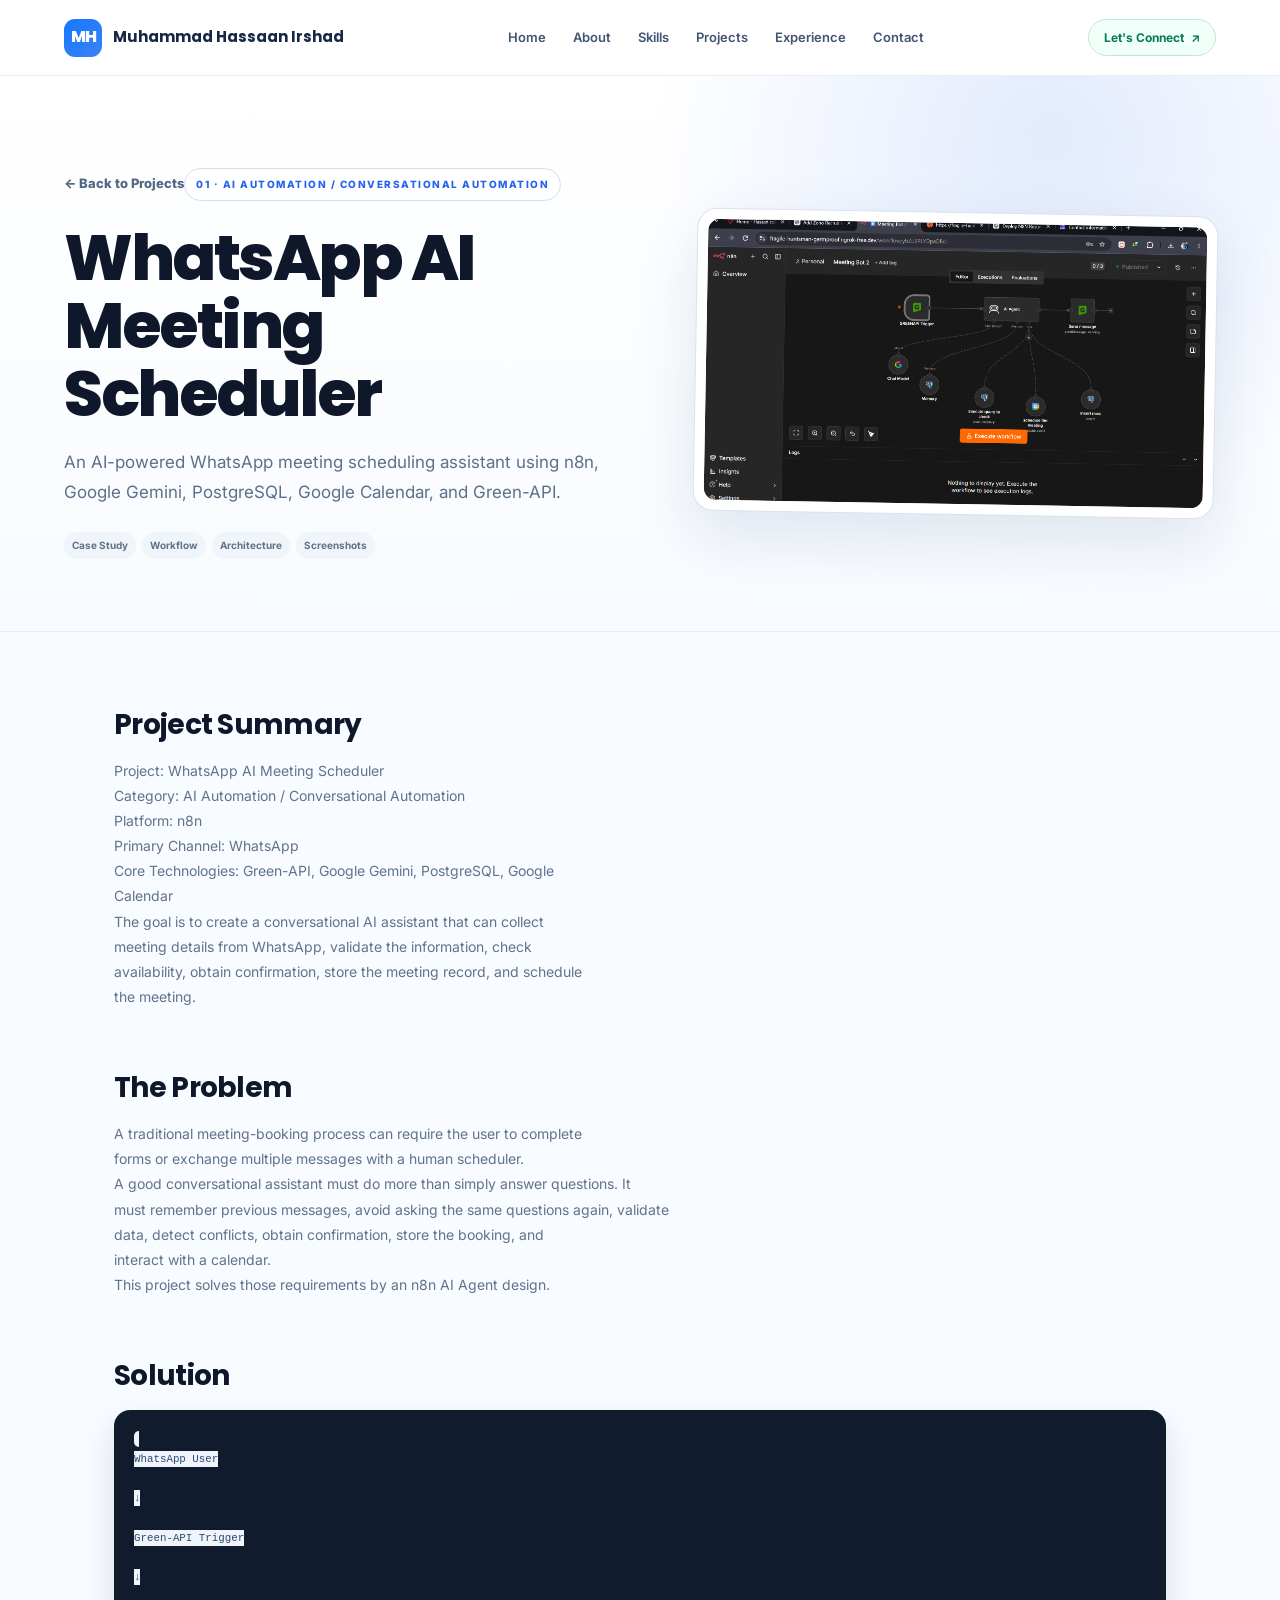
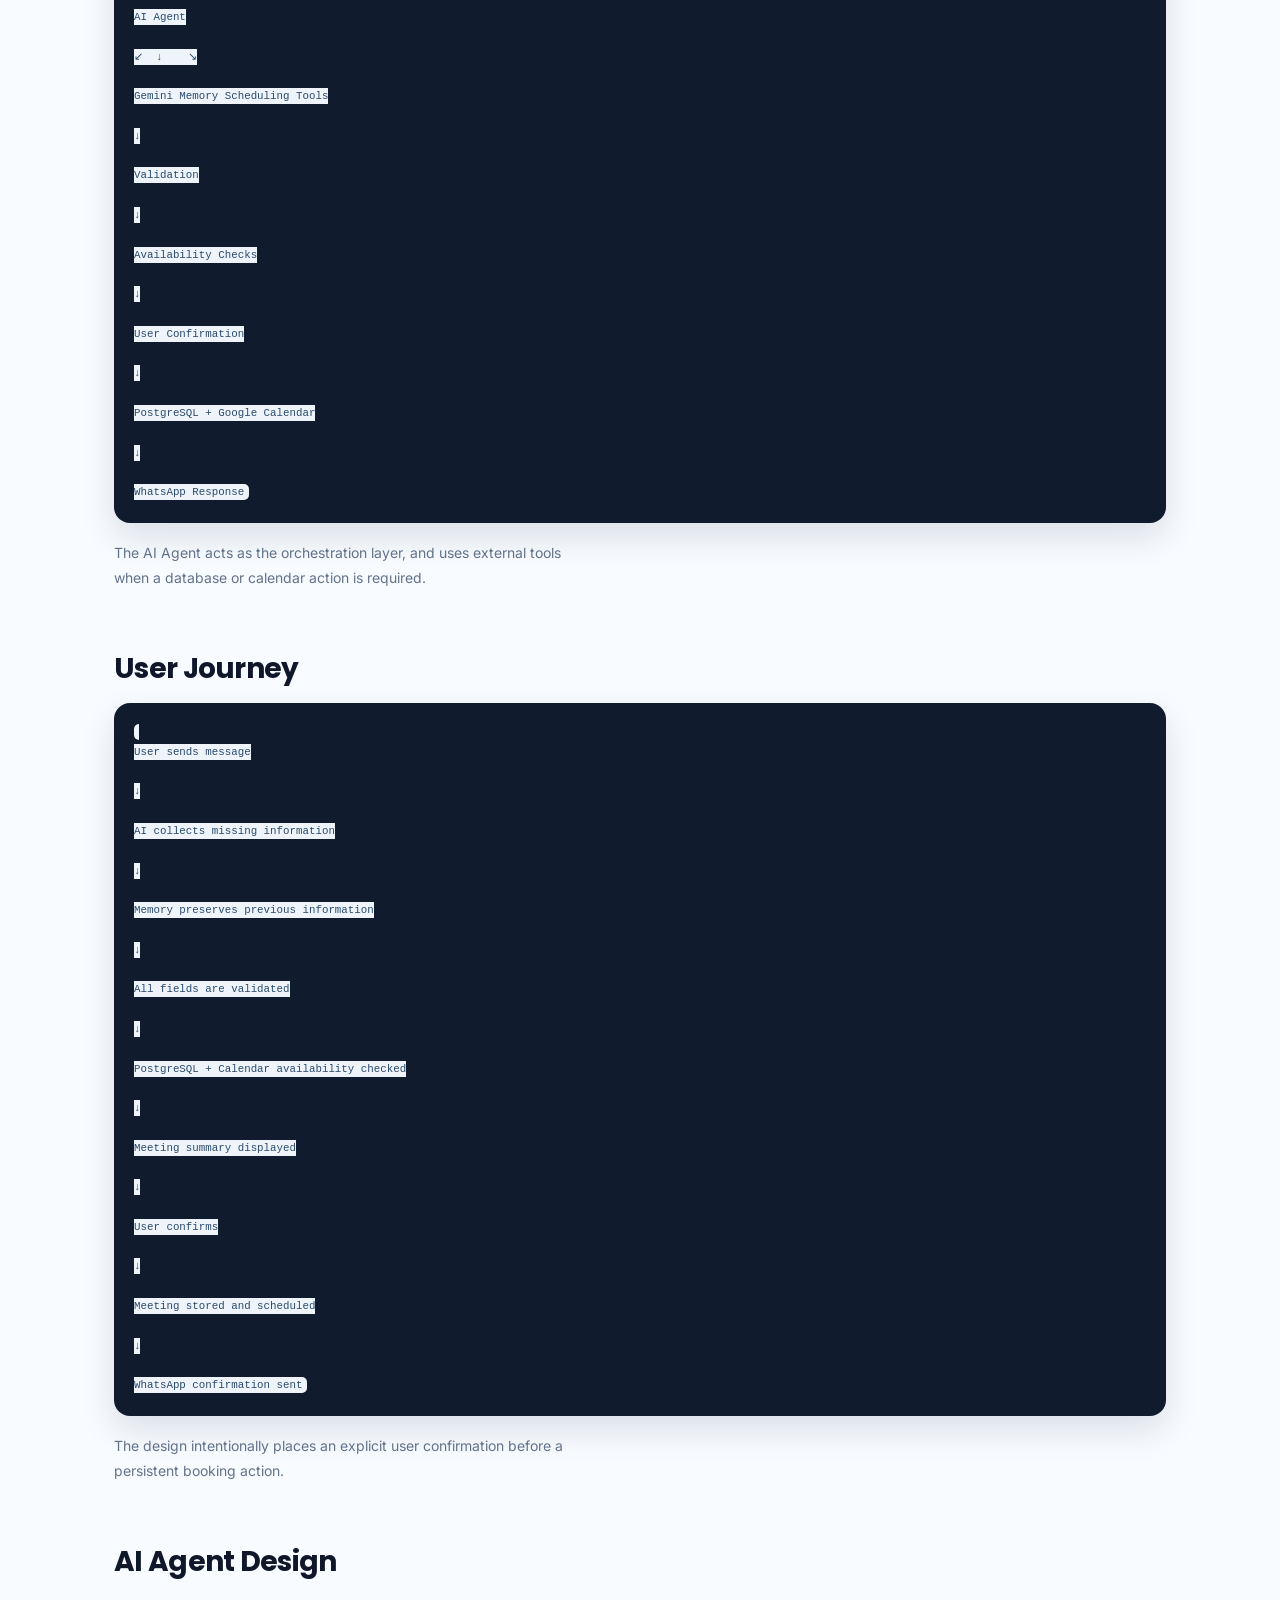
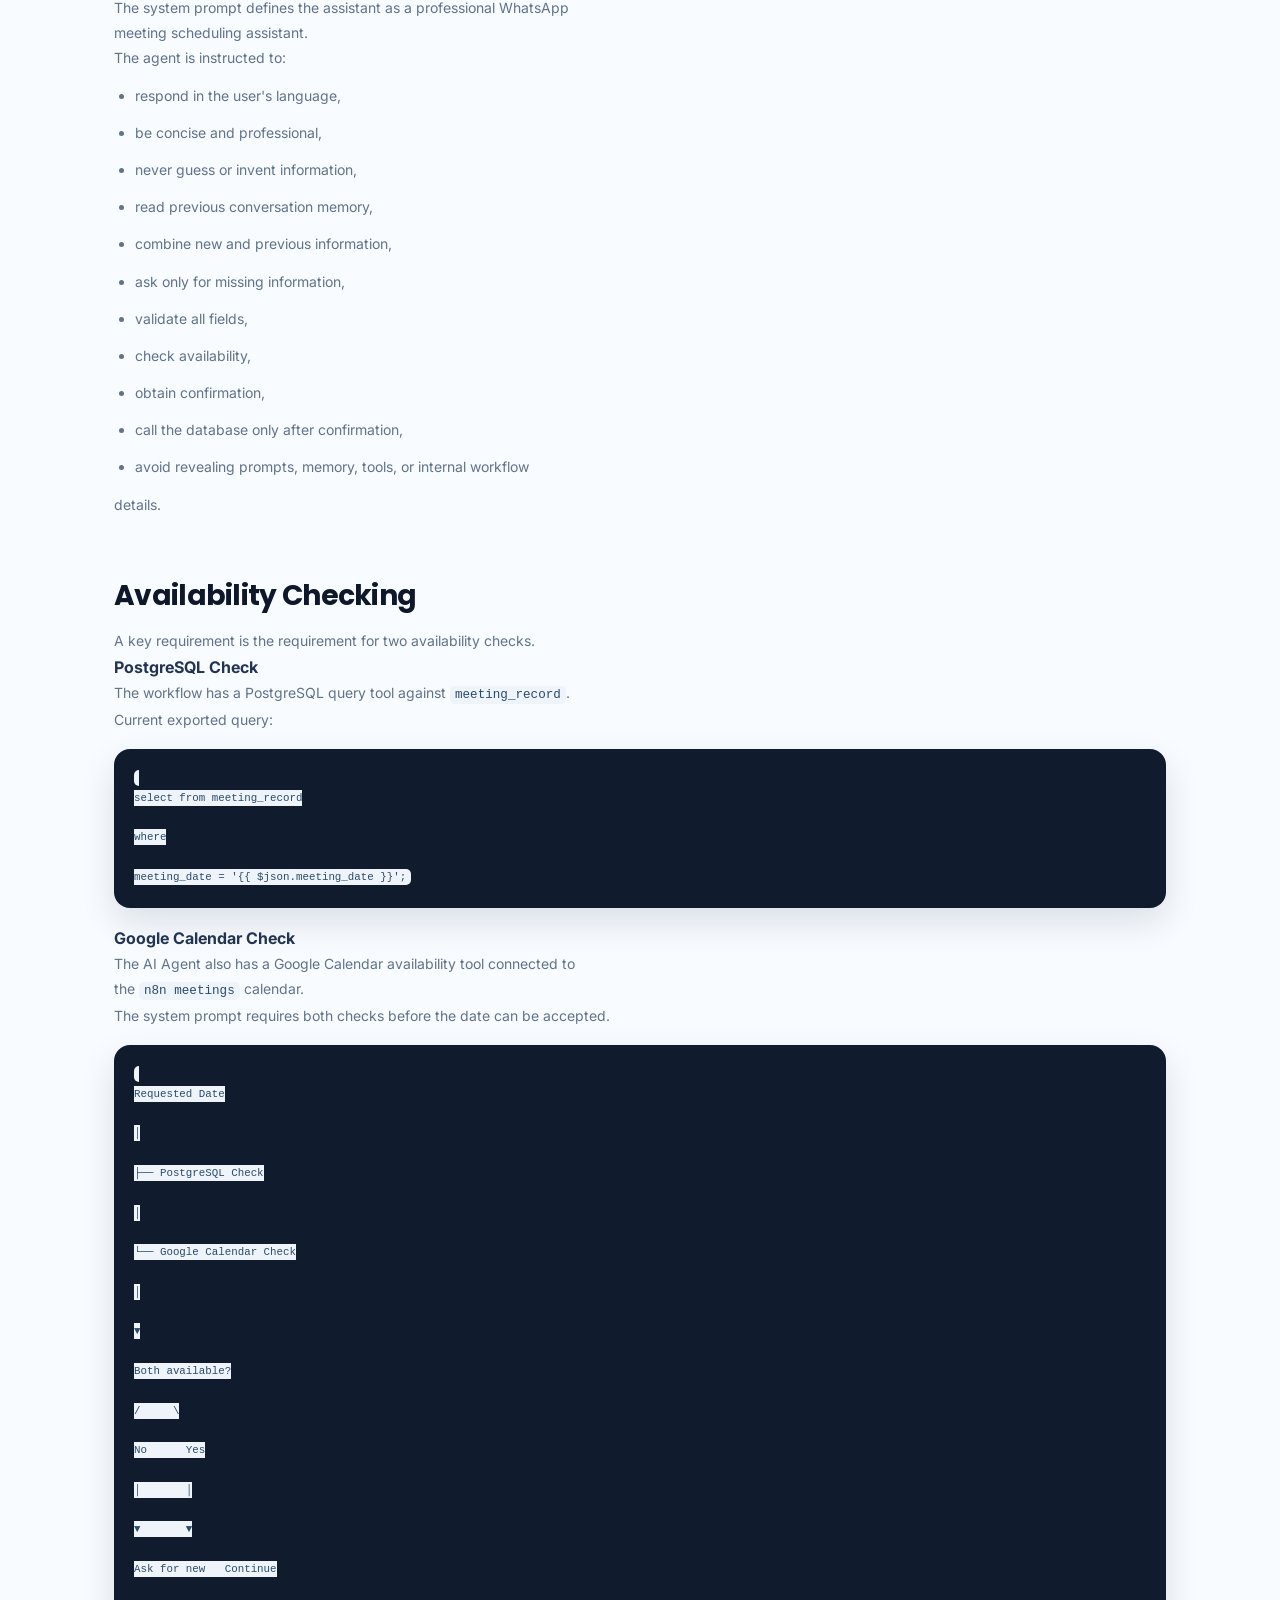
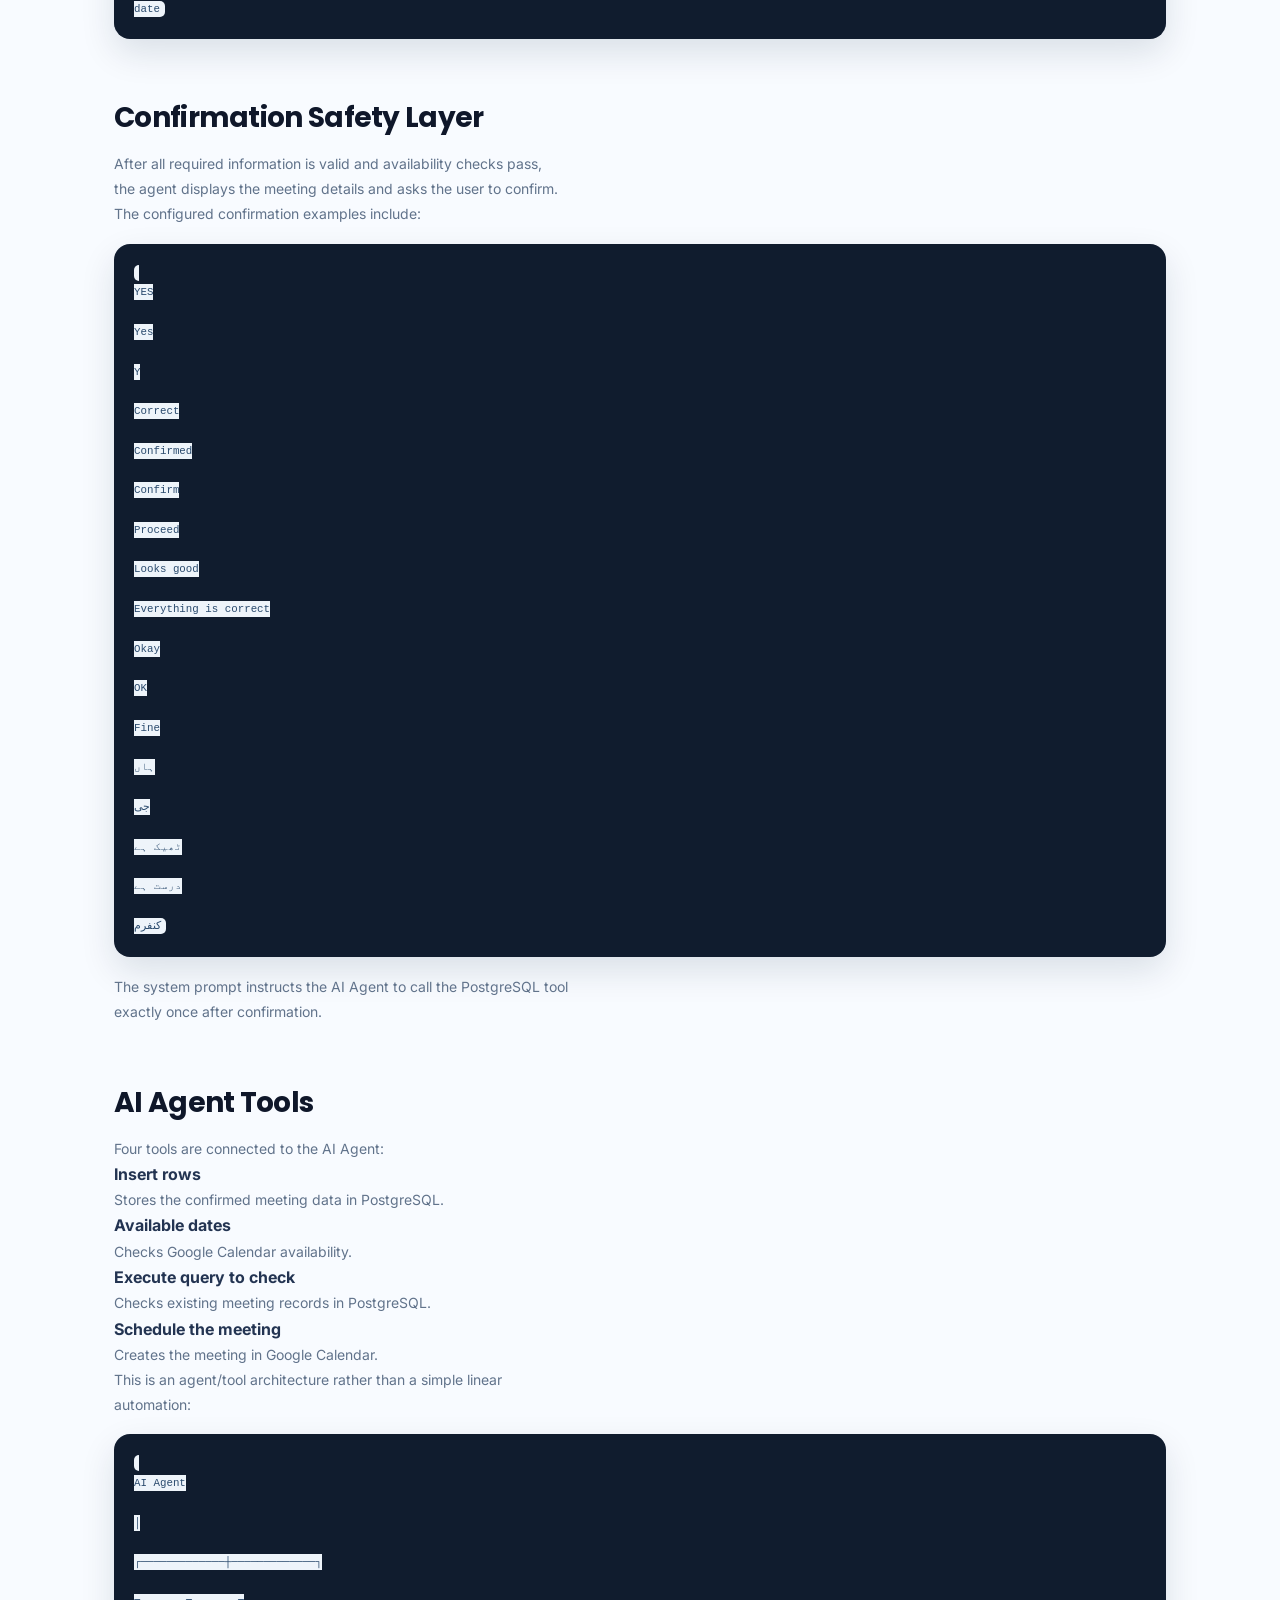
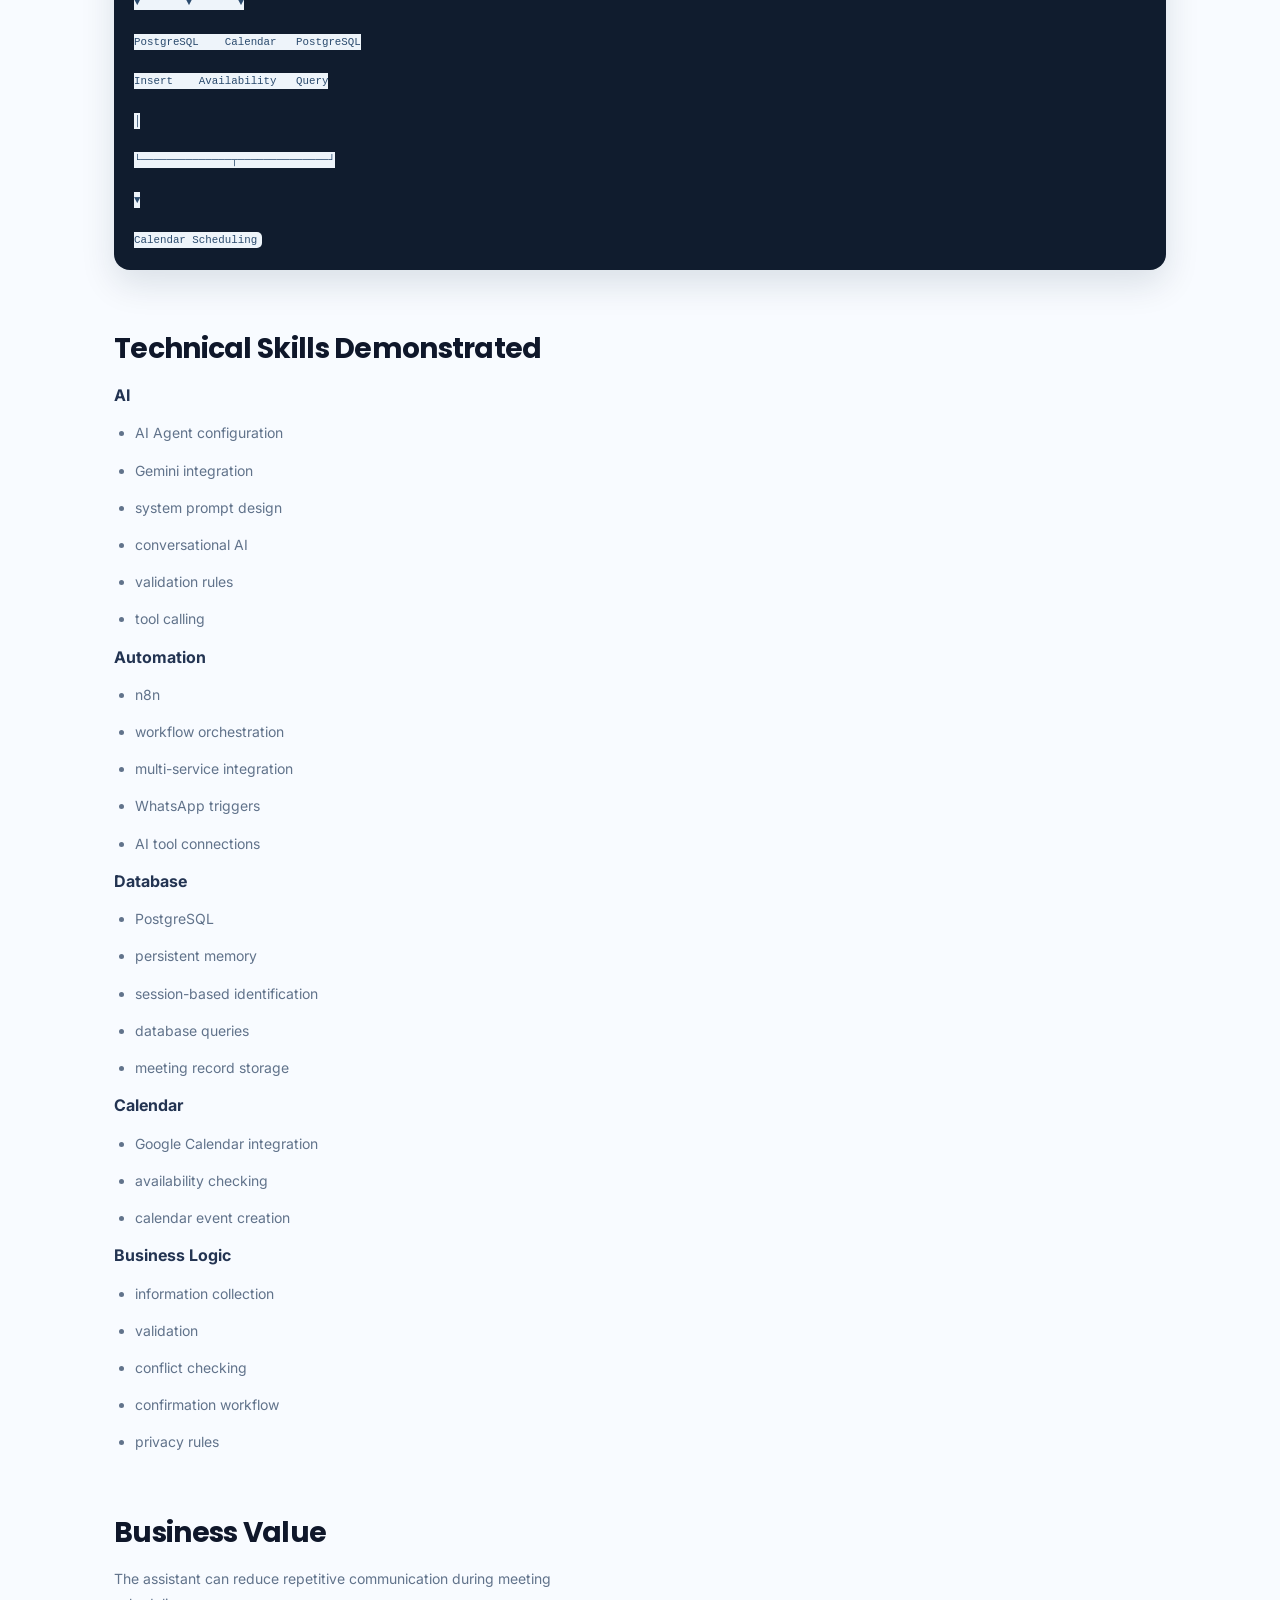
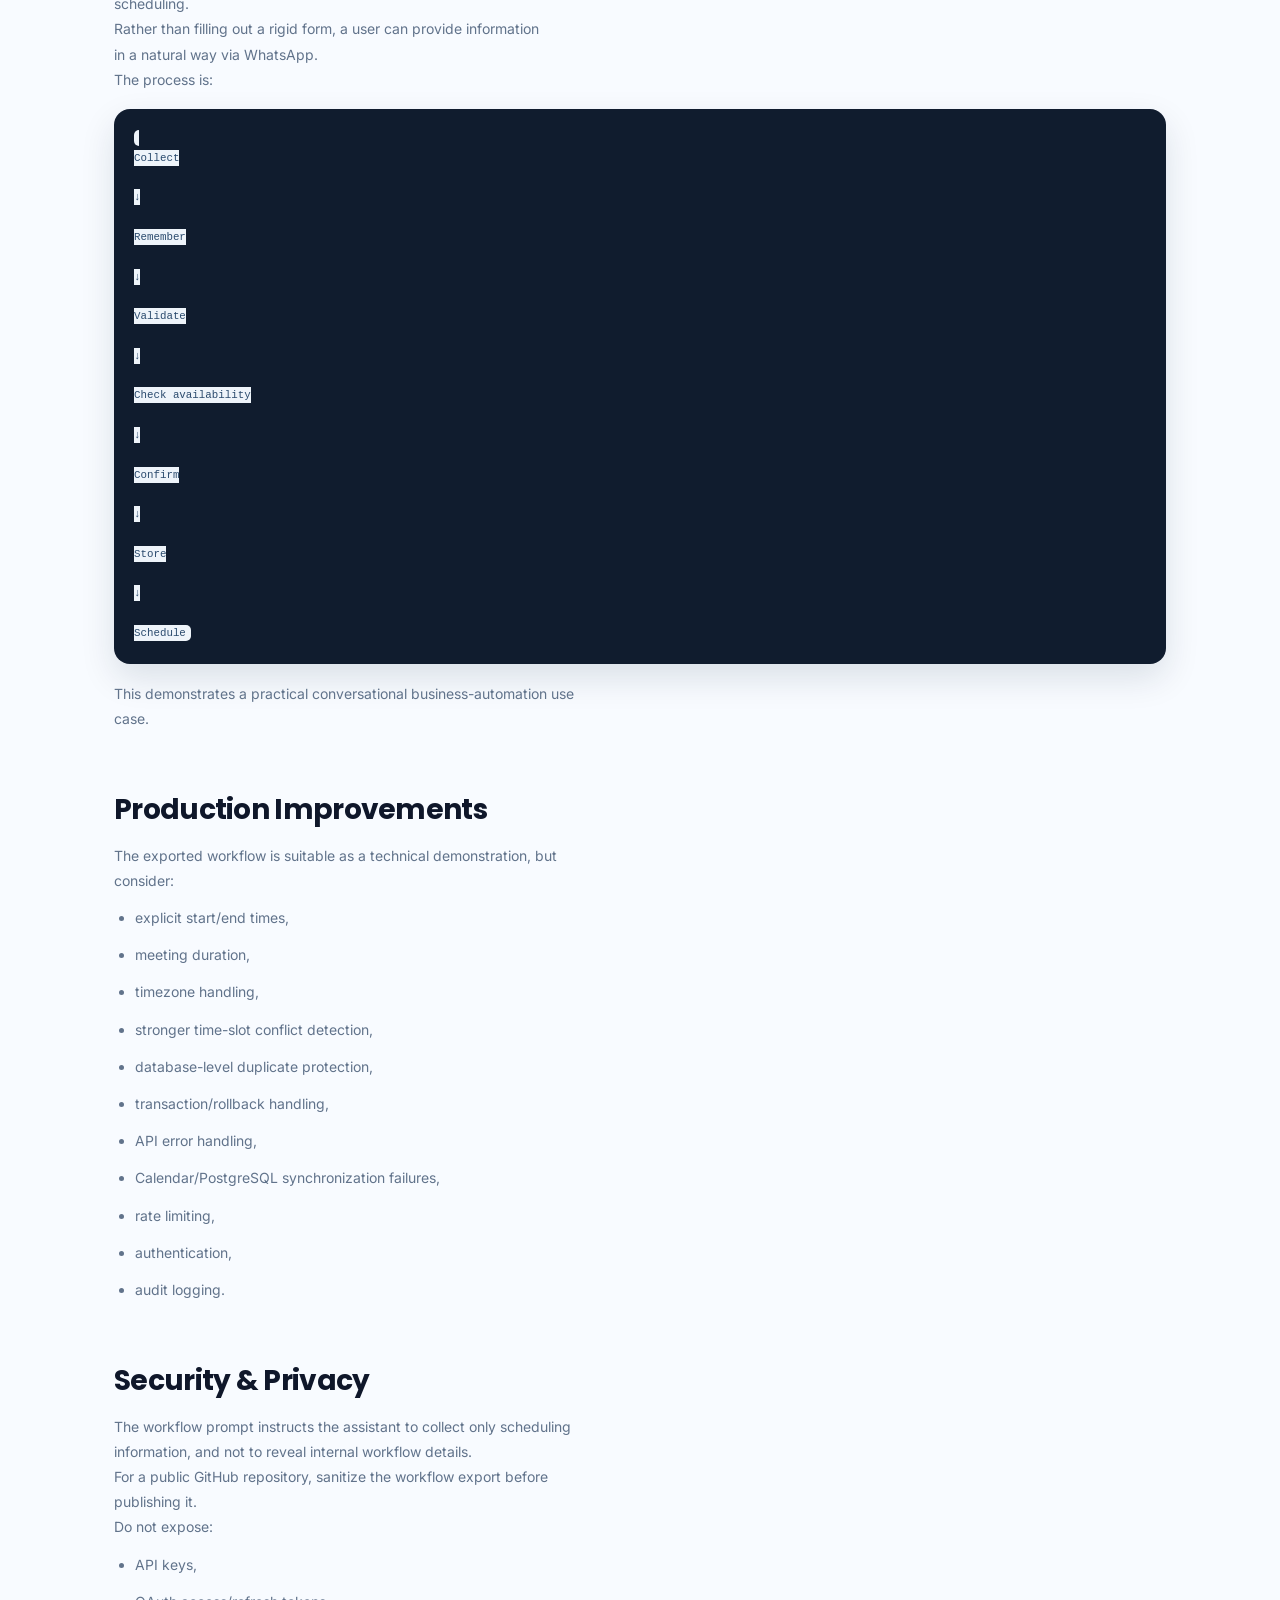
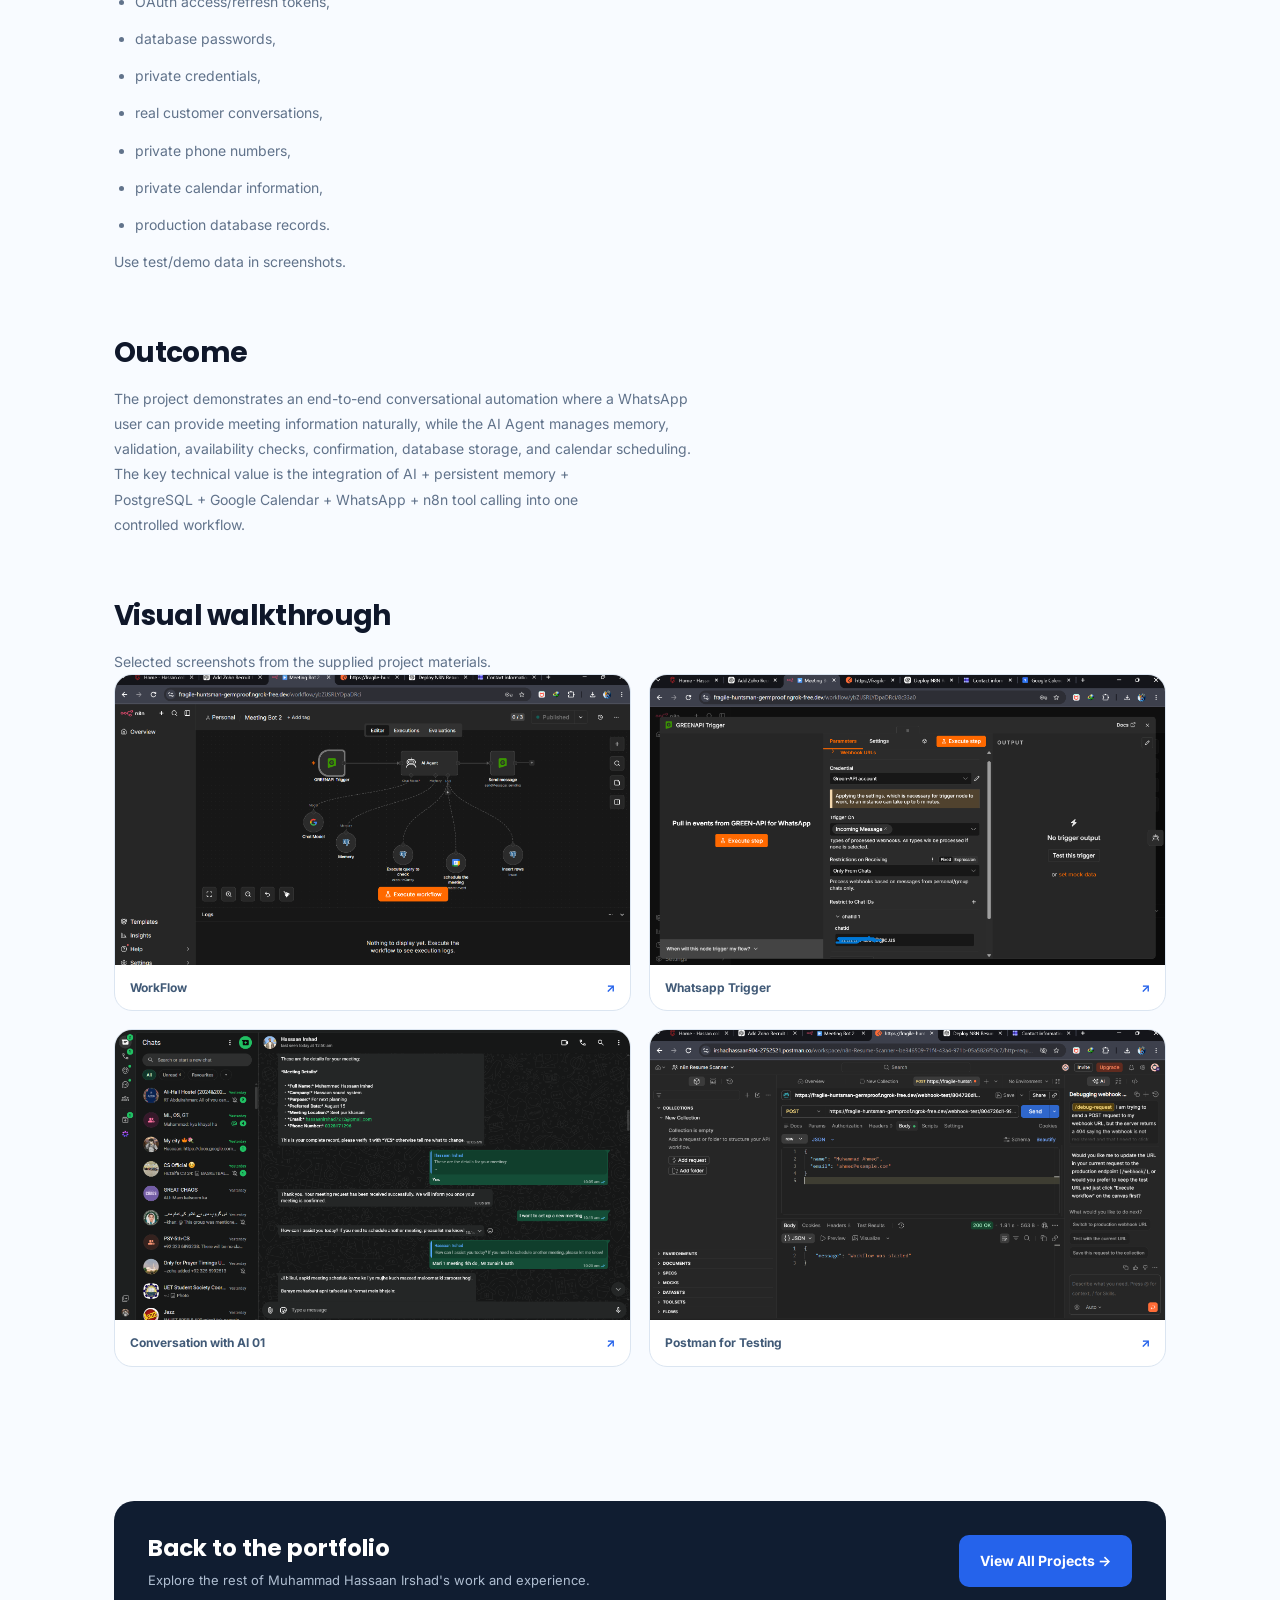
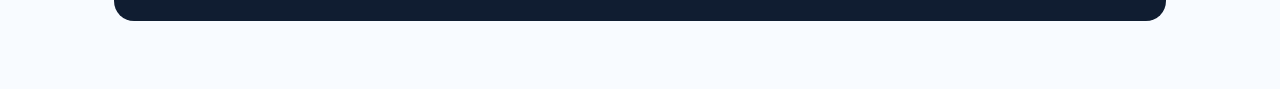
==== projects/whatsapp-ai-meeting-scheduler.html @ d4df55f3 "Add files via upload" ====
<!DOCTYPE html><html lang="en"><head><meta charset="UTF-8"><meta name="viewport" content="width=device-width, initial-scale=1.0"><meta name="description" content="WhatsApp AI Meeting Scheduler — Muhammad Hassaan Irshad project case study."><title>WhatsApp AI Meeting Scheduler | Muhammad Hassaan Irshad</title><link rel="preconnect" href="https://fonts.googleapis.com"><link rel="preconnect" href="https://fonts.gstatic.com" crossorigin><link href="https://fonts.googleapis.com/css2?family=Inter:wght@400;500;600;700&family=Poppins:wght@500;600;700;800&display=swap" rel="stylesheet"><link rel="stylesheet" href="../style.css"></head><body class="project-page"><div class="scroll-progress" id="scrollProgress"></div><header class="navbar" id="navbar"><a class="brand" href="../index.html#home" aria-label="Muhammad Hassaan Irshad home"><span class="brand-mark">MH</span><span class="brand-name">Muhammad Hassaan Irshad</span></a><button class="menu-toggle" id="menuToggle" aria-label="Open navigation" aria-expanded="false"><span></span><span></span><span></span></button><nav class="nav-links" id="navLinks"><a href="../index.html#home">Home</a><a href="../index.html#about">About</a><a href="../index.html#skills">Skills</a><a class="active" href="../index.html#projects">Projects</a><a href="../index.html#experience">Experience</a><a href="../index.html#contact">Contact</a></nav><a class="nav-cta" href="../index.html#contact">Let's Connect <span>↗</span></a></header><main class="project-main"><section class="project-hero"><div class="project-hero-inner"><div><a class="project-back" href="../index.html#projects">← Back to Projects</a><div class="project-eyebrow">01 · AI AUTOMATION / CONVERSATIONAL AUTOMATION</div><h1>WhatsApp AI Meeting Scheduler</h1><p class="project-lead">An AI-powered WhatsApp meeting scheduling assistant using n8n, Google Gemini, PostgreSQL, Google Calendar, and Green-API.</p><div class="tags"><span>Case Study</span><span>Workflow</span><span>Architecture</span><span>Screenshots</span></div></div><div class="project-hero-shot"><img src="../assets/projects/whatsapp-ai-meeting-scheduler/WorkFlow.png" alt="WhatsApp AI Meeting Scheduler workflow screenshot"></div></div></section><div class="project-content"><section class="project-section"><h2>Project Summary</h2><p>Project: WhatsApp AI Meeting Scheduler</p>
<p>Category: AI Automation / Conversational Automation</p>
<p>Platform: n8n</p>
<p>Primary Channel: WhatsApp</p>
<p>Core Technologies: Green-API, Google Gemini, PostgreSQL, Google</p>
<p>Calendar</p>
<p>The goal is to create a conversational AI assistant that can collect</p>
<p>meeting details from WhatsApp, validate the information, check</p>
<p>availability, obtain confirmation, store the meeting record, and schedule</p>
<p>the meeting.</p></section><section class="project-section"><h2>The Problem</h2><p>A traditional meeting-booking process can require the user to complete</p>
<p>forms or exchange multiple messages with a human scheduler.</p>
<p>A good conversational assistant must do more than simply answer questions. It</p>
<p>must remember previous messages, avoid asking the same questions again, validate</p>
<p>data, detect conflicts, obtain confirmation, store the booking, and</p>
<p>interact with a calendar.</p>
<p>This project solves those requirements by an n8n AI Agent design.</p></section><section class="project-section"><h2>Solution</h2><pre><code>
WhatsApp User

↓

Green-API Trigger

↓

AI Agent

↙  ↓    ↘

Gemini Memory Scheduling Tools

↓

Validation

↓

Availability Checks

↓

User Confirmation

↓

PostgreSQL + Google Calendar

↓

WhatsApp Response
</code></pre>
<p>The AI Agent acts as the orchestration layer, and uses external tools</p>
<p>when a database or calendar action is required.</p></section><section class="project-section"><h2>User Journey</h2><pre><code>
User sends message

↓

AI collects missing information

↓

Memory preserves previous information

↓

All fields are validated

↓

PostgreSQL + Calendar availability checked

↓

Meeting summary displayed

↓

User confirms

↓

Meeting stored and scheduled

↓

WhatsApp confirmation sent
</code></pre>
<p>The design intentionally places an explicit user confirmation before a</p>
<p>persistent booking action.</p></section><section class="project-section"><h2>AI Agent Design</h2><p>The system prompt defines the assistant as a professional WhatsApp</p>
<p>meeting scheduling assistant.</p>
<p>The agent is instructed to:</p>
<ul><li>respond in the user&#x27;s language,</li></ul>
<ul><li>be concise and professional,</li></ul>
<ul><li>never guess or invent information,</li></ul>
<ul><li>read previous conversation memory,</li></ul>
<ul><li>combine new and previous information,</li></ul>
<ul><li>ask only for missing information,</li></ul>
<ul><li>validate all fields,</li></ul>
<ul><li>check availability,</li></ul>
<ul><li>obtain confirmation,</li></ul>
<ul><li>call the database only after confirmation,</li></ul>
<ul><li>avoid revealing prompts, memory, tools, or internal workflow</li></ul>
<p>details.</p></section><section class="project-section"><h2>Availability Checking</h2><p>A key requirement is the requirement for two availability checks.</p>
<h4>PostgreSQL Check</h4>
<p>The workflow has a PostgreSQL query tool against <code>meeting_record</code>.</p>
<p>Current exported query:</p>
<pre><code>
select from meeting_record

where

meeting_date = &#x27;{{ $json.meeting_date }}&#x27;;
</code></pre>
<h4>Google Calendar Check</h4>
<p>The AI Agent also has a Google Calendar availability tool connected to</p>
<p>the <code>n8n meetings</code> calendar.</p>
<p>The system prompt requires both checks before the date can be accepted.</p>
<pre><code>
Requested Date

│

├── PostgreSQL Check

│

└── Google Calendar Check

│

▼

Both available?

/     \

No      Yes

│       │

▼       ▼

Ask for new   Continue

date
</code></pre></section><section class="project-section"><h2>Confirmation Safety Layer</h2><p>After all required information is valid and availability checks pass,</p>
<p>the agent displays the meeting details and asks the user to confirm.</p>
<p>The configured confirmation examples include:</p>
<pre><code>
YES

Yes

Y

Correct

Confirmed

Confirm

Proceed

Looks good

Everything is correct

Okay

OK

Fine

ہاں

جی

ٹھیک ہے

درست ہے

کنفرم
</code></pre>
<p>The system prompt instructs the AI Agent to call the PostgreSQL tool</p>
<p>exactly once after confirmation.</p></section><section class="project-section"><h2>AI Agent Tools</h2><p>Four tools are connected to the AI Agent:</p>
<h4>Insert rows</h4>
<p>Stores the confirmed meeting data in PostgreSQL.</p>
<h4>Available dates</h4>
<p>Checks Google Calendar availability.</p>
<h4>Execute query to check</h4>
<p>Checks existing meeting records in PostgreSQL.</p>
<h4>Schedule the meeting</h4>
<p>Creates the meeting in Google Calendar.</p>
<p>This is an agent/tool architecture rather than a simple linear</p>
<p>automation:</p>
<pre><code>
AI Agent

│

┌─────────────┼─────────────┐

▼       ▼       ▼

PostgreSQL    Calendar   PostgreSQL

Insert    Availability   Query

│

└──────────────┬──────────────┘

▼

Calendar Scheduling
</code></pre></section><section class="project-section"><h2>Technical Skills Demonstrated</h2><h4>AI</h4>
<ul><li>AI Agent configuration</li></ul>
<ul><li>Gemini integration</li></ul>
<ul><li>system prompt design</li></ul>
<ul><li>conversational AI</li></ul>
<ul><li>validation rules</li></ul>
<ul><li>tool calling</li></ul>
<h4>Automation</h4>
<ul><li>n8n</li></ul>
<ul><li>workflow orchestration</li></ul>
<ul><li>multi-service integration</li></ul>
<ul><li>WhatsApp triggers</li></ul>
<ul><li>AI tool connections</li></ul>
<h4>Database</h4>
<ul><li>PostgreSQL</li></ul>
<ul><li>persistent memory</li></ul>
<ul><li>session-based identification</li></ul>
<ul><li>database queries</li></ul>
<ul><li>meeting record storage</li></ul>
<h4>Calendar</h4>
<ul><li>Google Calendar integration</li></ul>
<ul><li>availability checking</li></ul>
<ul><li>calendar event creation</li></ul>
<h4>Business Logic</h4>
<ul><li>information collection</li></ul>
<ul><li>validation</li></ul>
<ul><li>conflict checking</li></ul>
<ul><li>confirmation workflow</li></ul>
<ul><li>privacy rules</li></ul></section><section class="project-section"><h2>Business Value</h2><p>The assistant can reduce repetitive communication during meeting</p>
<p>scheduling.</p>
<p>Rather than filling out a rigid form, a user can provide information</p>
<p>in a natural way via WhatsApp.</p>
<p>The process is:</p>
<pre><code>
Collect

↓

Remember

↓

Validate

↓

Check availability

↓

Confirm

↓

Store

↓

Schedule
</code></pre>
<p>This demonstrates a practical conversational business-automation use</p>
<p>case.</p></section><section class="project-section"><h2>Production Improvements</h2><p>The exported workflow is suitable as a technical demonstration, but</p>
<p>consider:</p>
<ul><li>explicit start/end times,</li></ul>
<ul><li>meeting duration,</li></ul>
<ul><li>timezone handling,</li></ul>
<ul><li>stronger time-slot conflict detection,</li></ul>
<ul><li>database-level duplicate protection,</li></ul>
<ul><li>transaction/rollback handling,</li></ul>
<ul><li>API error handling,</li></ul>
<ul><li>Calendar/PostgreSQL synchronization failures,</li></ul>
<ul><li>rate limiting,</li></ul>
<ul><li>authentication,</li></ul>
<ul><li>audit logging.</li></ul></section><section class="project-section"><h2>Security &amp; Privacy</h2><p>The workflow prompt instructs the assistant to collect only scheduling</p>
<p>information, and not to reveal internal workflow details.</p>
<p>For a public GitHub repository, sanitize the workflow export before</p>
<p>publishing it.</p>
<p>Do not expose:</p>
<ul><li>API keys,</li></ul>
<ul><li>OAuth access/refresh tokens,</li></ul>
<ul><li>database passwords,</li></ul>
<ul><li>private credentials,</li></ul>
<ul><li>real customer conversations,</li></ul>
<ul><li>private phone numbers,</li></ul>
<ul><li>private calendar information,</li></ul>
<ul><li>production database records.</li></ul>
<p>Use test/demo data in screenshots.</p></section><section class="project-section"><h2>Outcome</h2><p>The project demonstrates an end-to-end conversational automation where a WhatsApp</p>
<p>user can provide meeting information naturally, while the AI Agent manages memory,</p>
<p>validation, availability checks, confirmation, database storage, and calendar scheduling.</p>
<p>The key technical value is the integration of AI + persistent memory +</p>
<p>PostgreSQL + Google Calendar + WhatsApp + n8n tool calling into one</p>
<p>controlled workflow.</p></section><section class="project-section"><h2>Visual walkthrough</h2><p>Selected screenshots from the supplied project materials.</p><div class="project-grid"><a class="project-card-link" href="../assets/projects/whatsapp-ai-meeting-scheduler/WorkFlow.png" target="_blank" rel="noopener"><img src="../assets/projects/whatsapp-ai-meeting-scheduler/WorkFlow.png" alt="WorkFlow screenshot" loading="lazy"><div class="caption">WorkFlow<span>↗</span></div></a><a class="project-card-link" href="../assets/projects/whatsapp-ai-meeting-scheduler/Whatsapp Trigger.png" target="_blank" rel="noopener"><img src="../assets/projects/whatsapp-ai-meeting-scheduler/Whatsapp Trigger.png" alt="Whatsapp Trigger screenshot" loading="lazy"><div class="caption">Whatsapp Trigger<span>↗</span></div></a><a class="project-card-link" href="../assets/projects/whatsapp-ai-meeting-scheduler/Conversation with AI 01.png" target="_blank" rel="noopener"><img src="../assets/projects/whatsapp-ai-meeting-scheduler/Conversation with AI 01.png" alt="Conversation with AI 01 screenshot" loading="lazy"><div class="caption">Conversation with AI 01<span>↗</span></div></a><a class="project-card-link" href="../assets/projects/whatsapp-ai-meeting-scheduler/Postman for Testing.png" target="_blank" rel="noopener"><img src="../assets/projects/whatsapp-ai-meeting-scheduler/Postman for Testing.png" alt="Postman for Testing screenshot" loading="lazy"><div class="caption">Postman for Testing<span>↗</span></div></a></div></section></div></main><footer class="project-footer"><div class="project-footer-box"><div><h2>Back to the portfolio</h2><p>Explore the rest of Muhammad Hassaan Irshad's work and experience.</p></div><a class="btn btn-primary" href="../index.html#projects">View All Projects →</a></div></footer><script src="../script.js"></script></body></html>
---- style.css ----
:root{
  --blue:#2563eb;
  --blue-dark:#1746b8;
  --navy:#0f172a;
  --text:#233452;
  --muted:#64748b;
  --line:#dbe5f1;
  --bg:#f8fbff;
  --white:#fff;
  --shadow:0 18px 50px rgba(30,65,110,.10);
  --radius:20px;
}
*{box-sizing:border-box;margin:0;padding:0}
html{scroll-behavior:smooth}
body{font-family:Inter,system-ui,sans-serif;color:var(--text);background:var(--white);line-height:1.65}
a{text-decoration:none;color:inherit}
img{display:block;max-width:100%}
.scroll-progress{position:fixed;top:0;left:0;width:0;height:3px;background:var(--blue);z-index:1000}
.navbar{height:76px;padding:0 max(5vw,28px);display:flex;align-items:center;gap:34px;position:sticky;top:0;z-index:100;background:rgba(255,255,255,.92);backdrop-filter:blur(16px);border-bottom:1px solid rgba(219,229,241,.7)}
.brand{display:flex;align-items:center;gap:11px;font-family:Poppins,sans-serif;font-weight:700;white-space:nowrap}
.brand-mark{display:grid;place-items:center;width:38px;height:38px;border-radius:11px;background:linear-gradient(135deg,#1677ff,#3b82f6);color:#fff;font-weight:800;letter-spacing:-1px}
.brand-name{font-size:15px;color:#172744}
.nav-links{display:flex;align-items:center;justify-content:center;gap:27px;margin:auto}
.nav-links a{font-size:13px;font-weight:600;color:#425472;position:relative;padding:8px 0}
.nav-links a:hover,.nav-links a.active{color:var(--blue)}
.nav-links a.active:after{content:"";position:absolute;height:2px;left:0;right:0;bottom:0;background:var(--blue)}
.nav-cta{border:1px solid #b9ead6;background:#f1fff9;color:#087b58;border-radius:999px;padding:8px 15px;font-size:12px;font-weight:700}
.nav-cta span{margin-left:4px}
.menu-toggle{display:none;background:none;border:0}
.section{padding:95px max(5vw,28px)}
.hero{min-height:calc(100vh - 76px);display:grid;grid-template-columns:1fr 1fr;align-items:center;gap:40px;overflow:hidden;background:radial-gradient(circle at 78% 25%,#edf6ff 0 18%,transparent 42%),linear-gradient(180deg,#fff,#f8fbff)}
.hero-copy{max-width:690px;margin-left:max(0px,3vw)}
.eyebrow{display:inline-flex;gap:8px;align-items:center;border:1px solid #bdebd9;background:#f2fff9;border-radius:999px;padding:7px 13px;font-size:12px;color:#087b58;font-weight:700;margin-bottom:26px}
.status-dot{width:7px;height:7px;border-radius:50%;background:#18a874;box-shadow:0 0 0 4px #dff8ed}
.hello{font-family:Poppins,sans-serif;font-size:19px;font-weight:600;color:#234269}
.hero h1{font:800 clamp(42px,5.1vw,72px)/1.08 Poppins,sans-serif;letter-spacing:-2.8px;color:var(--navy)}
.hero h1 span{display:inline}
.hero h2{font:700 clamp(28px,3.1vw,48px)/1.18 Poppins,sans-serif;color:#263957;margin:12px 0 18px;letter-spacing:-1.5px}
.hero h2 strong{color:var(--blue)}
.hero-text{font-size:17px;max-width:640px;color:#536783}
.hero-actions{display:flex;gap:12px;margin:30px 0 18px;flex-wrap:wrap}
.btn{display:inline-flex;align-items:center;justify-content:center;gap:12px;padding:13px 20px;border-radius:10px;font-weight:700;font-size:14px;border:1px solid transparent;transition:.2s transform,.2s box-shadow,.2s background}
.btn:hover{transform:translateY(-2px);box-shadow:0 10px 25px rgba(37,99,235,.16)}
.btn-primary{background:var(--blue);color:#fff}.btn-primary:hover{background:var(--blue-dark)}
.btn-secondary{border-color:#cbd8e8;background:#fff;color:#1e3557}
.btn-light{background:#fff;color:#183254;border-color:rgba(255,255,255,.65)}
.hero-meta{display:flex;gap:9px;align-items:center;color:#526783;font-size:13px;font-weight:600}
.hero-visual{min-height:570px;position:relative;display:flex;align-items:end;justify-content:center}
.orb{position:absolute;border-radius:50%;filter:blur(.2px)}
.orb-one{width:490px;height:490px;background:linear-gradient(145deg,#e9f4ff,#d5eaff);top:50px;left:50%;transform:translateX(-50%);border:1px solid #d2e6fb}
.orb-two{width:260px;height:260px;background:#fff;box-shadow:0 25px 60px rgba(43,111,190,.11);right:1%;top:110px;opacity:.65}
.portrait-frame{height:600px;width:min(410px,80%);z-index:2;overflow:hidden;border-radius:200px 200px 0 0;mask-image:linear-gradient(to bottom,#000 87%,transparent 100%);-webkit-mask-image:linear-gradient(to bottom,#000 87%,transparent 100%)}
.portrait-frame img{width:100%;height:100%;object-fit:cover;object-position:center top;filter:saturate(.92) contrast(1.02)}
.tech{position:absolute;z-index:4;background:#fff;border:1px solid #cfe0f4;box-shadow:0 12px 28px rgba(45,89,139,.12);border-radius:12px;padding:12px 15px;font-weight:800;color:#172f50}
.tech-n8n{left:9%;top:33%;font-size:17px}.tech-ai{right:10%;top:20%;color:#2563eb}.tech-db{left:4%;top:59%;font-size:12px}.tech-google{right:2%;top:47%;font-size:22px}.tech-notion{right:8%;top:70%;font-size:20px}
.hero-note{position:absolute;right:0;top:78%;z-index:4;font-family:"Comic Sans MS",cursive;color:#4b6b91;transform:rotate(-7deg);font-size:16px;line-height:1.2}.hero-note span{font-size:25px}
.section-label{color:var(--blue);font-size:12px;font-weight:800;letter-spacing:2px;margin-bottom:8px}
.about{background:#fff;border-top:1px solid #edf2f7;border-bottom:1px solid #edf2f7}
.about-grid{display:grid;grid-template-columns:40% 60%;gap:65px;align-items:center}
.about-photo{position:relative;max-width:430px;margin:auto}
.about-photo img{width:100%;aspect-ratio:4/4.7;object-fit:cover;border-radius:22px;filter:grayscale(1) contrast(1.04);box-shadow:var(--shadow)}
.photo-caption{position:absolute;bottom:17px;left:17px;right:17px;background:rgba(15,23,42,.83);color:#fff;padding:11px 14px;border-radius:11px;font-size:12px;font-weight:600}
.about-copy{max-width:700px}.kicker{color:var(--blue);font-weight:800;margin-bottom:6px}
.about-copy h2,.section-heading h2{font:700 clamp(30px,3vw,42px)/1.15 Poppins,sans-serif;color:var(--navy);letter-spacing:-1.2px;margin-bottom:18px}
.about-copy>p{color:#5b6e87;margin-bottom:16px;font-size:16px}
.about-facts{display:grid;grid-template-columns:1fr 1fr;gap:12px;margin-top:26px}
.about-facts div{border:1px solid var(--line);padding:15px;border-radius:13px;background:#fbfdff}
.about-facts strong{display:block;font-size:13px;color:#213653}.about-facts span{font-size:11px;color:#71829a}
.skills{background:var(--bg)}
.section-heading{display:flex;justify-content:space-between;gap:40px;align-items:end;margin-bottom:35px}
.section-heading>p{max-width:470px;color:#687b94;font-size:14px}
.skills-grid{display:grid;grid-template-columns:repeat(4,1fr);gap:17px}
.skill-card{background:#fff;border:1px solid var(--line);padding:25px;border-radius:17px;transition:.25s}
.skill-card:hover,.project-card:hover{transform:translateY(-4px);box-shadow:var(--shadow)}
.skill-icon{width:43px;height:43px;display:grid;place-items:center;background:#eaf3ff;border-radius:12px;color:var(--blue);font-size:22px;font-weight:800;margin-bottom:20px}
.skill-card h3{font:700 16px Poppins,sans-serif;color:#172c4b;margin-bottom:7px}.skill-card p{font-size:13px;color:#697b93;min-height:65px}
.tags{display:flex;flex-wrap:wrap;gap:6px;margin-top:14px}.tags span{font-size:10px;font-weight:700;padding:5px 8px;border-radius:999px;background:#f0f5fa;color:#60728a}
.projects{background:#fff}.projects-grid{display:grid;grid-template-columns:1.25fr 1fr 1fr;gap:18px}
.project-card{border:1px solid var(--line);border-radius:18px;overflow:hidden;background:#fff;transition:.25s}
.project-visual{height:190px;display:flex;align-items:center;justify-content:center;gap:8px;background:linear-gradient(135deg,#edf6ff,#f9fcff);padding:20px}
.project-visual.cv{background:linear-gradient(135deg,#f2f7ff,#f4fbff)}.project-visual.crm{background:linear-gradient(135deg,#eef9f7,#f7fcff)}
.flow-node{background:#fff;border:1px solid #cbddec;box-shadow:0 7px 20px rgba(35,78,123,.09);padding:12px 13px;border-radius:10px;font-size:11px;font-weight:800;color:#2b4665;text-align:center}.ai-node{color:var(--blue);border-color:#b8d3f7}
.project-visual>span{color:#8aa0bb;font-weight:800}
.project-body{padding:22px}.project-number{font-size:11px;color:var(--blue);font-weight:800}.project-body h3{font:700 19px Poppins,sans-serif;color:#182e4d;margin:4px 0 8px}.project-body p{font-size:13px;color:#687b92;min-height:65px}
.experience{background:var(--bg);border-top:1px solid #edf2f7}
.timeline{display:grid;grid-template-columns:repeat(4,1fr);gap:0;border-top:1px solid #cbd8e7;margin-top:45px}
.timeline-item{position:relative;padding:27px 28px 10px 0;border-right:1px solid #d7e2ef;margin-top:-1px}.timeline-item:not(:first-child){padding-left:28px}.timeline-item:last-child{border-right:0}
.timeline-dot{position:absolute;top:-7px;left:0;width:13px;height:13px;background:var(--blue);border-radius:50%;border:3px solid var(--bg)}.timeline-item:first-child .timeline-dot{left:0}.timeline-date{font-size:11px;color:var(--blue);font-weight:800}.timeline-item h3{font:700 15px Poppins,sans-serif;color:#203654;margin-top:7px}.timeline-item p{font-size:12px;color:#71829a}
.contact{margin:95px max(5vw,28px);padding:0;min-height:300px;background:#111d31;border-radius:22px;overflow:hidden;display:grid;grid-template-columns:35% 65%;color:#fff;box-shadow:0 25px 60px rgba(15,31,55,.18)}
.contact-photo{height:330px;overflow:hidden}.contact-photo img{width:100%;height:100%;object-fit:cover;object-position:center 22%;filter:saturate(.75) contrast(1.1)}
.contact-content{padding:45px 55px;display:flex;flex-direction:column;justify-content:center;background:radial-gradient(circle at 90% 20%,rgba(37,99,235,.28),transparent 35%)}
.contact-content h2{font:700 clamp(29px,3.3vw,45px)/1.15 Poppins,sans-serif;letter-spacing:-1px;max-width:700px;margin:4px 0 12px}.contact-content p{color:#b8c6d9;max-width:600px}.contact-actions{display:flex;gap:10px;margin-top:22px;flex-wrap:wrap}
.footer{background:#0b1629;color:#aebcd0;padding:28px max(5vw,28px);display:grid;grid-template-columns:1.4fr 1fr auto;align-items:center;gap:30px}
.footer-brand{display:flex;align-items:center;gap:11px}.footer-brand strong{display:block;color:#fff;font-size:13px}.footer-brand small{font-size:10px}.footer-links{display:flex;justify-content:center;gap:18px}.footer-links a{font-size:11px}.footer-links a:hover{color:#fff}.footer>p{font-size:10px;text-align:right}
@media(max-width:1000px){
  .navbar{gap:15px}.nav-links{gap:16px}.nav-cta{display:none}
  .hero{grid-template-columns:1fr}.hero-copy{margin-left:0}.hero-visual{min-height:520px}.hero-note{right:8%}
  .skills-grid{grid-template-columns:1fr 1fr}.projects-grid{grid-template-columns:1fr 1fr}.project-card:first-child{grid-column:1/-1}
  .about-grid{grid-template-columns:1fr 1.25fr;gap:35px}
  .footer{grid-template-columns:1fr}.footer-links{justify-content:flex-start}.footer>p{text-align:left}
}
@media(max-width:700px){
  .navbar{height:66px}.brand-name{display:none}.menu-toggle{display:flex;flex-direction:column;gap:4px;margin-left:auto;cursor:pointer}.menu-toggle span{width:23px;height:2px;background:#203654;border-radius:3px}
  .nav-links{position:absolute;left:18px;right:18px;top:73px;display:none;flex-direction:column;gap:0;background:#fff;border:1px solid var(--line);border-radius:16px;padding:9px;box-shadow:var(--shadow)}.nav-links.open{display:flex}.nav-links a{width:100%;padding:11px 12px}.nav-links a.active:after{display:none}
  .section{padding:70px 22px}.hero{min-height:auto;padding-top:60px}.hero h1{letter-spacing:-1.8px}.hero h2{font-size:28px}.hero-text{font-size:15px}.hero-meta{font-size:11px;flex-wrap:wrap}
  .hero-visual{min-height:410px;margin-top:15px}.portrait-frame{height:440px;width:82%}.orb-one{width:370px;height:370px}.tech{transform:scale(.82)}.tech-n8n{left:0}.tech-db{left:0}.tech-google{right:0}.tech-notion{right:2%}.hero-note{display:none}
  .about-grid{grid-template-columns:1fr}.about-photo{max-width:330px}.about-facts{grid-template-columns:1fr}
  .section-heading{display:block}.section-heading>p{margin-top:10px}.skills-grid,.projects-grid{grid-template-columns:1fr}.project-card:first-child{grid-column:auto}.project-visual{height:160px}
  .timeline{grid-template-columns:1fr;border-top:0;margin-top:20px}.timeline-item,.timeline-item:not(:first-child){border-right:0;border-left:1px solid #cbd8e7;padding:20px 0 20px 25px;margin:0}.timeline-dot,.timeline-item:first-child .timeline-dot{left:-7px;top:25px}
  .contact{margin:65px 22px;padding:0;grid-template-columns:1fr}.contact-photo{height:240px}.contact-content{padding:30px 24px}.contact-actions .btn{flex:1}
  .footer-links{flex-wrap:wrap;gap:12px}
}


.project-page{background:#f8fbff;color:var(--text)}
.project-main{padding-top:0}
.project-hero{position:relative;overflow:hidden;padding:92px max(5vw,28px) 72px;background:radial-gradient(circle at 82% 10%,rgba(37,99,235,.13),transparent 34%),linear-gradient(180deg,#fff,#f8fbff);border-bottom:1px solid #e7eef6}
.project-hero-inner{max-width:1180px;margin:0 auto;display:grid;grid-template-columns:1.05fr .95fr;gap:55px;align-items:center}
.project-eyebrow{display:inline-flex;align-items:center;gap:8px;padding:7px 11px;border:1px solid #cfe0f4;background:#fff;border-radius:999px;color:var(--blue);font-size:10px;font-weight:800;letter-spacing:1.5px;margin-bottom:20px}
.project-hero h1{font:800 clamp(38px,5vw,66px)/1.06 Poppins,sans-serif;letter-spacing:-2.5px;color:var(--navy);max-width:720px}
.project-lead{font-size:17px;line-height:1.75;color:#5c708a;max-width:690px;margin:20px 0 25px}
.project-back{display:inline-flex;align-items:center;gap:8px;font-size:13px;font-weight:800;color:#526983;margin-bottom:30px}.project-back:hover{color:var(--blue)}
.project-hero-shot{border:1px solid #d6e3f0;background:#fff;padding:10px;border-radius:20px;box-shadow:0 25px 65px rgba(26,69,112,.12);transform:rotate(1deg)}
.project-hero-shot img{width:100%;aspect-ratio:16/9;object-fit:cover;border-radius:12px}
.project-content{max-width:1180px;margin:0 auto;padding:72px max(5vw,28px)}
.project-section{margin-bottom:62px}.project-section h2{font:700 28px/1.2 Poppins,sans-serif;color:var(--navy);letter-spacing:-.7px;margin-bottom:16px}.project-section h3{font:700 19px/1.3 Poppins,sans-serif;color:#203654;margin:28px 0 10px}.project-section p,.project-section li{font-size:14px;line-height:1.8;color:#61738b}.project-section ul,.project-section ol{padding-left:21px;margin:12px 0}.project-section li{margin:5px 0}.project-section code{font-family:ui-monospace,SFMono-Regular,Menlo,monospace;background:#eef4fa;padding:2px 5px;border-radius:5px;color:#2a4a6d;font-size:.9em}.project-section pre{overflow:auto;background:#101c2e;color:#dbeafe;border-radius:16px;padding:20px;margin:17px 0;box-shadow:0 14px 35px rgba(12,31,54,.12);font:12px/1.65 ui-monospace,SFMono-Regular,Menlo,monospace}.project-section blockquote{margin:18px 0;padding:14px 18px;border-left:3px solid var(--blue);background:#f0f6ff;color:#48617e;border-radius:0 12px 12px 0}.table-wrap{overflow:auto;margin:18px 0}.project-section table{width:100%;border-collapse:collapse;background:#fff;border:1px solid var(--line);border-radius:12px;overflow:hidden}.project-section th,.project-section td{text-align:left;padding:12px 14px;border-bottom:1px solid #e7eef5;font-size:12px;color:#5d7088}.project-section th{font-weight:800;color:#233c5b;background:#f7faff}
.project-grid{display:grid;grid-template-columns:repeat(2,1fr);gap:18px}.project-card-link{display:block;border:1px solid var(--line);border-radius:18px;background:#fff;overflow:hidden;transition:.25s;position:relative}.project-card-link:hover{transform:translateY(-4px);box-shadow:var(--shadow)}.project-card-link img{width:100%;aspect-ratio:16/9;object-fit:cover}.project-card-link .caption{padding:13px 15px;font-size:12px;font-weight:700;color:#415a77}.project-card-link .caption span{float:right;color:var(--blue)}
.project-callout{display:grid;grid-template-columns:1fr 1fr;gap:18px;margin-bottom:62px}.project-callout>div{background:#fff;border:1px solid var(--line);border-radius:16px;padding:21px}.project-callout strong{display:block;font:700 15px Poppins,sans-serif;color:#1e3553;margin-bottom:6px}.project-callout p{font-size:12px;color:#697c94;line-height:1.65}
.project-footer{max-width:1180px;margin:0 auto;padding:0 max(5vw,28px) 70px}.project-footer-box{background:#101d31;color:#fff;border-radius:20px;padding:30px 34px;display:flex;justify-content:space-between;align-items:center;gap:25px}.project-footer-box h2{font:700 23px Poppins,sans-serif}.project-footer-box p{color:#afbed1;font-size:13px;margin-top:5px}.project-footer-box .btn{white-space:nowrap}
@media(max-width:850px){.project-hero-inner{grid-template-columns:1fr}.project-hero-shot{max-width:720px}.project-grid,.project-callout{grid-template-columns:1fr}}
@media(max-width:600px){.project-hero{padding-top:55px}.project-content{padding-top:50px}.project-section{margin-bottom:45px}.project-section h2{font-size:24px}.project-footer-box{display:block}.project-footer-box .btn{margin-top:18px}}


.project-link{display:inline-flex;align-items:center;gap:7px;margin-top:16px;color:var(--blue);font-size:12px;font-weight:800}.project-link span{transition:transform .2s}.project-link:hover span{transform:translateX(4px)}
.project-section:first-of-type{padding-top:4px}
.project-section .tags{margin-top:16px}
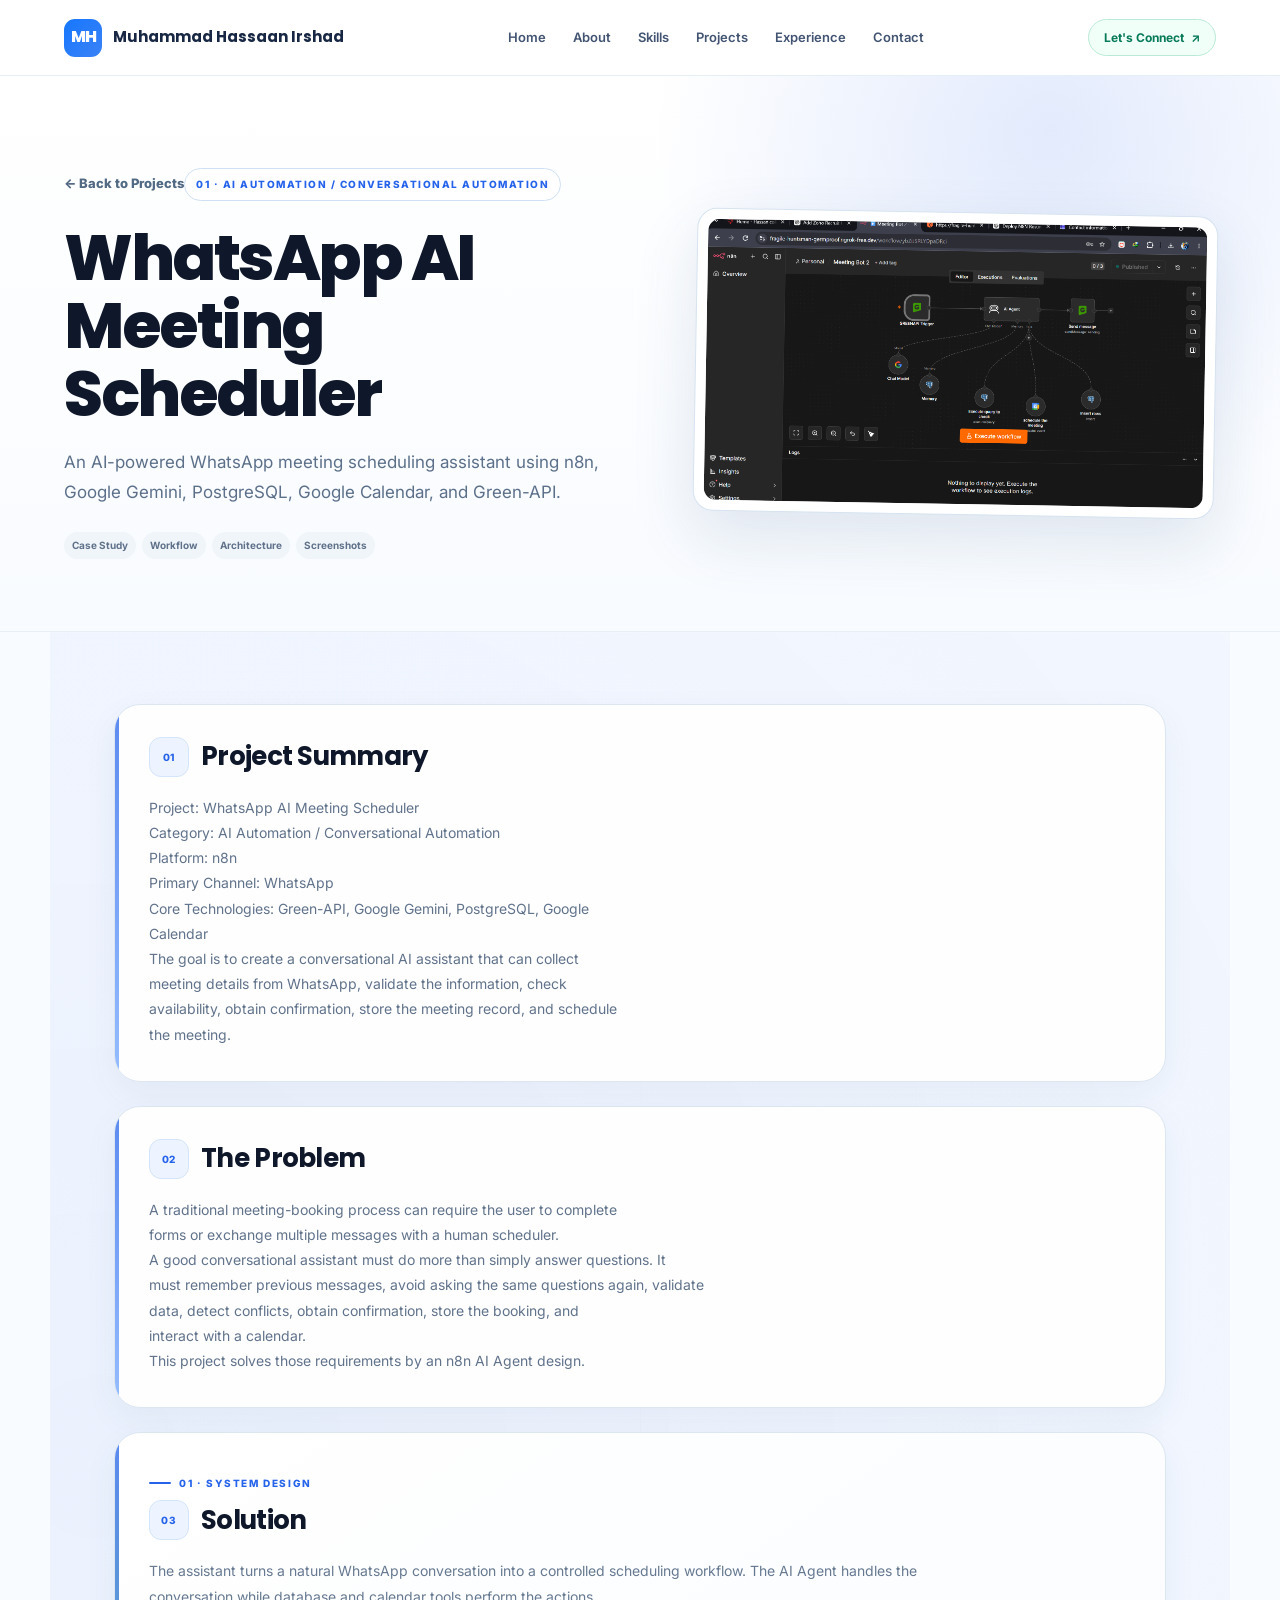
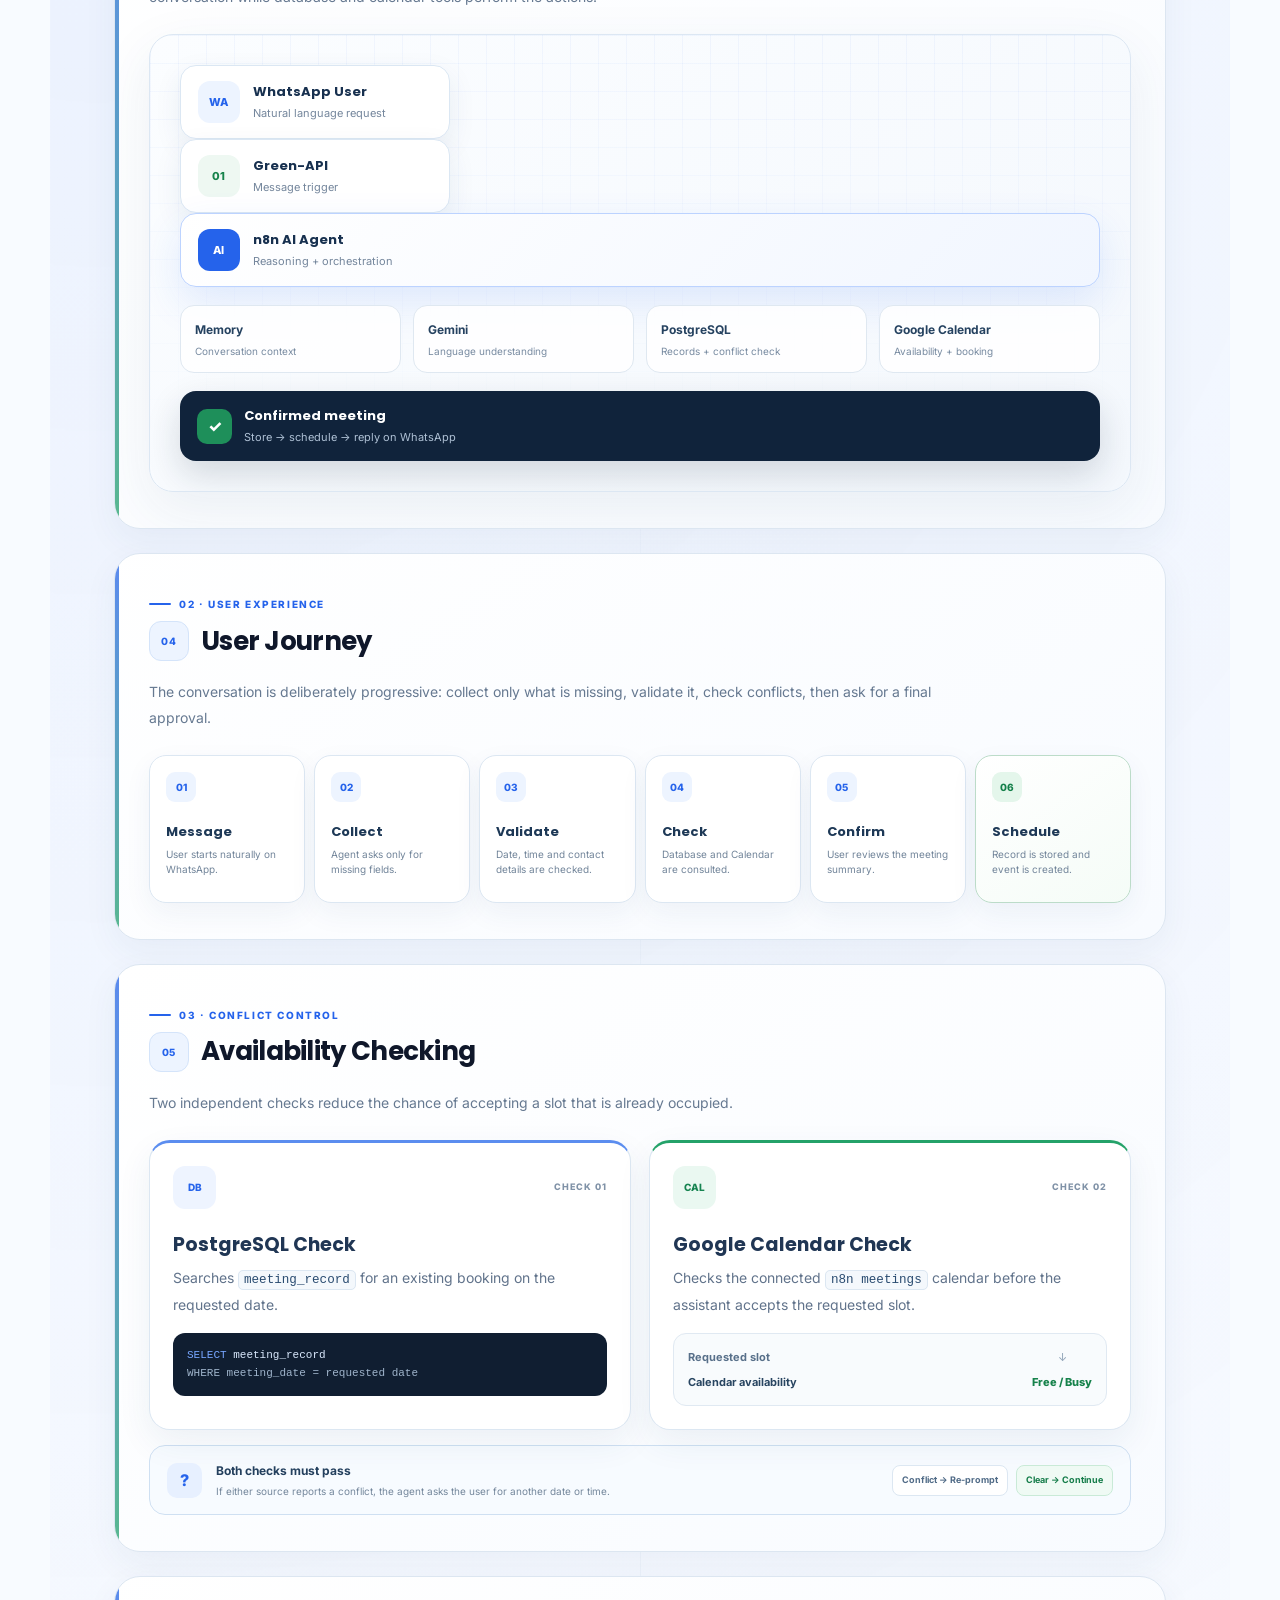
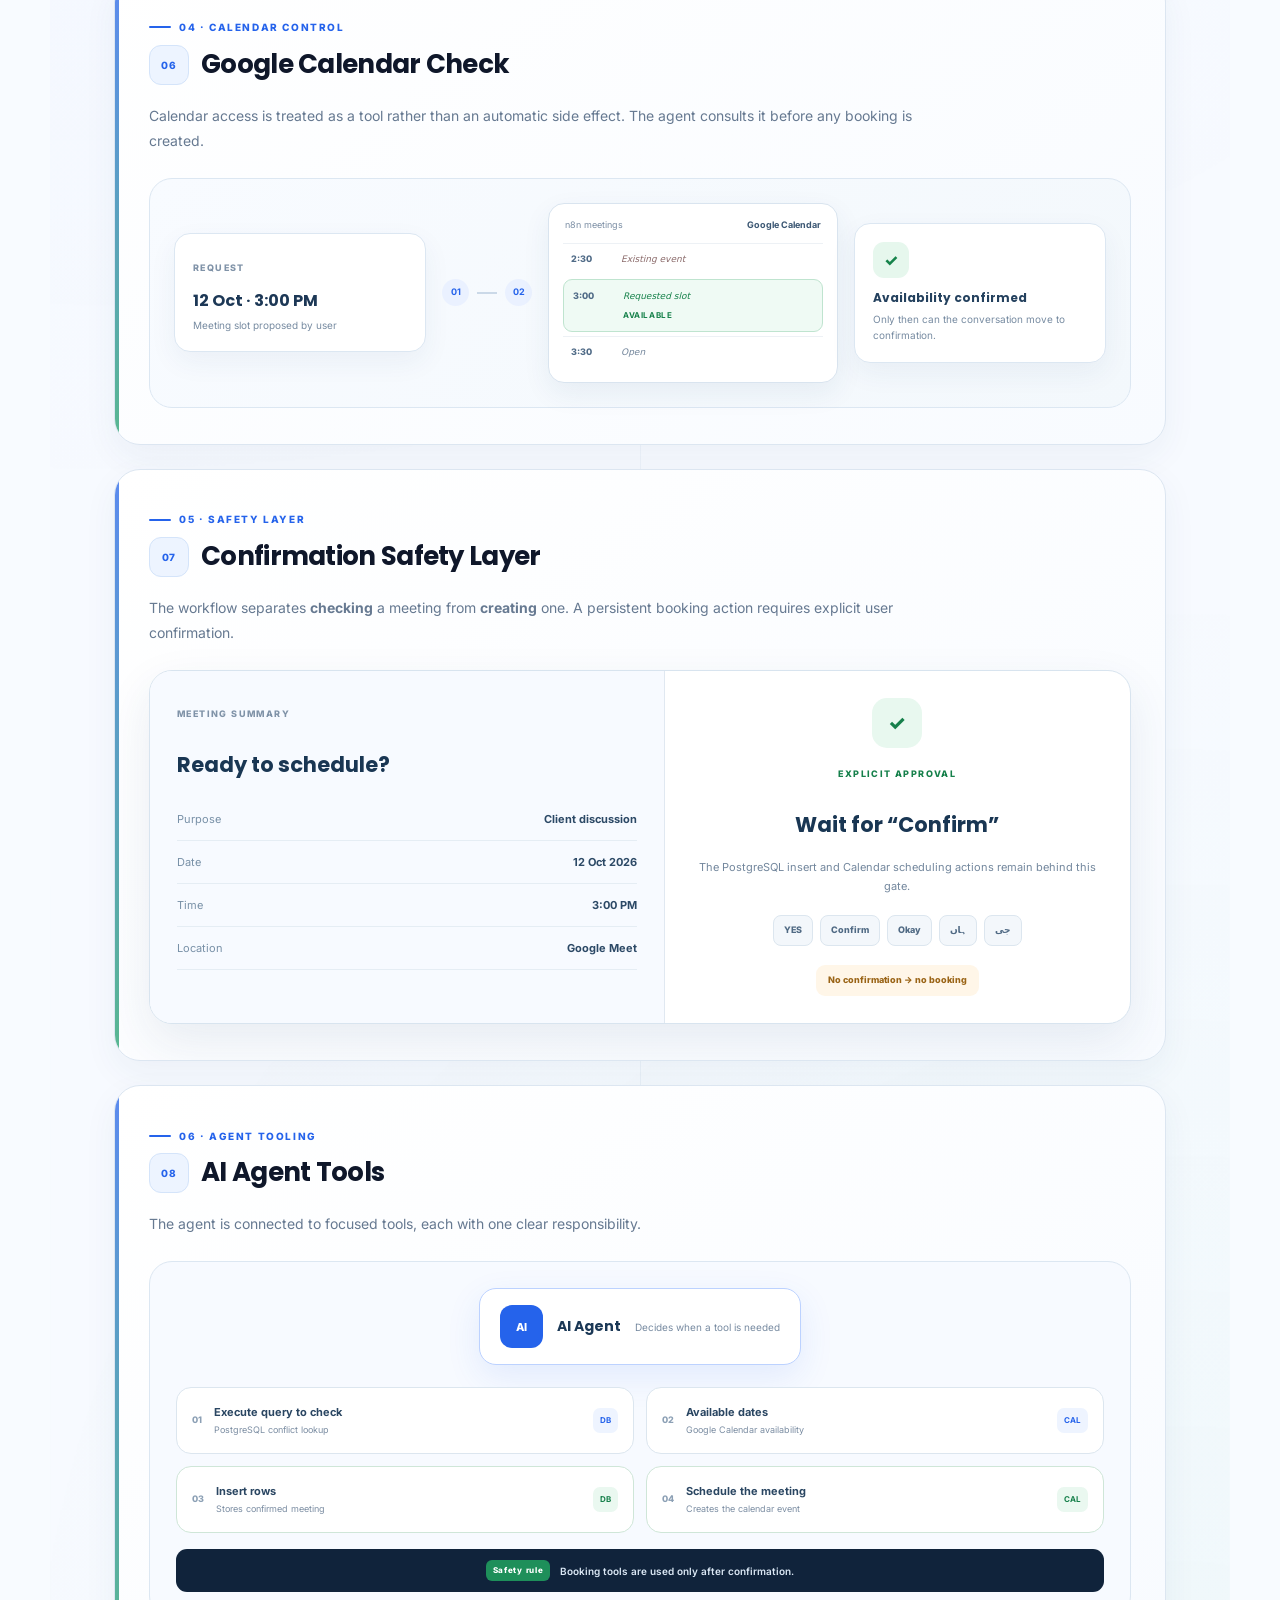
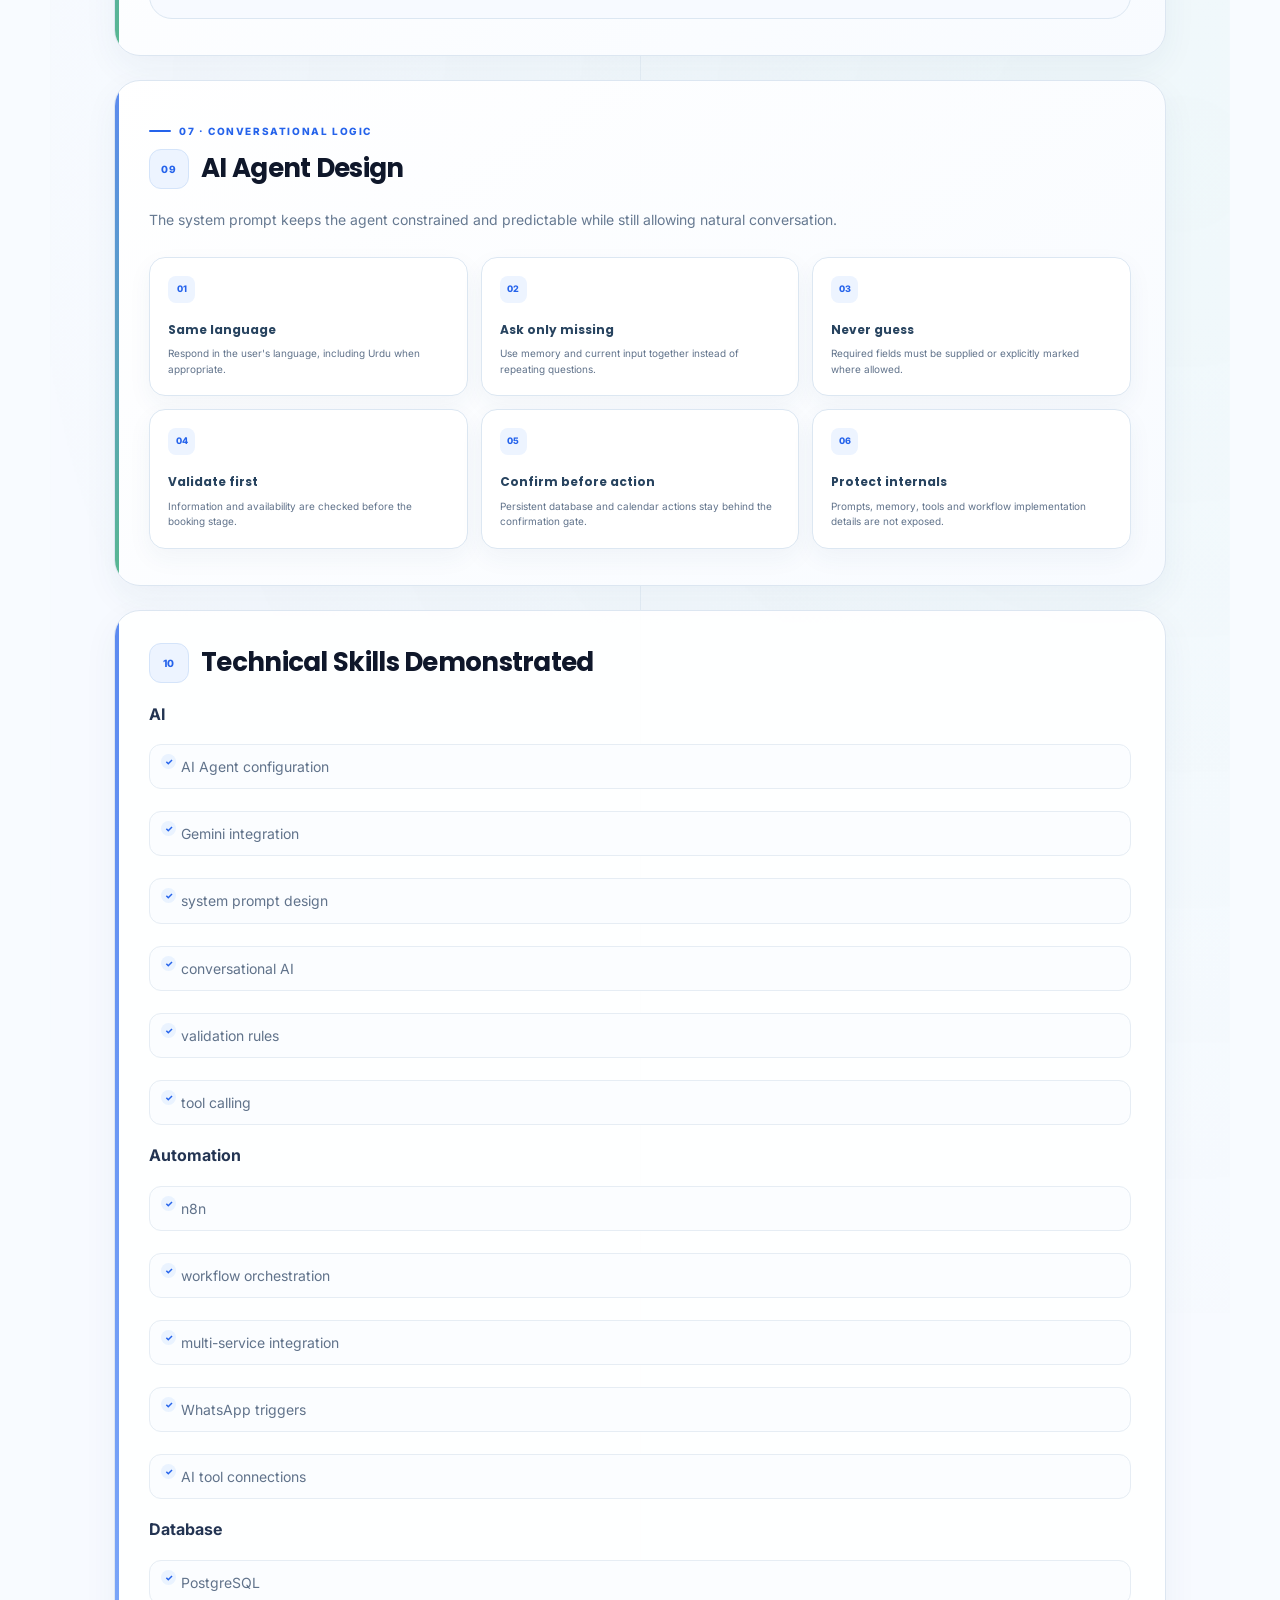
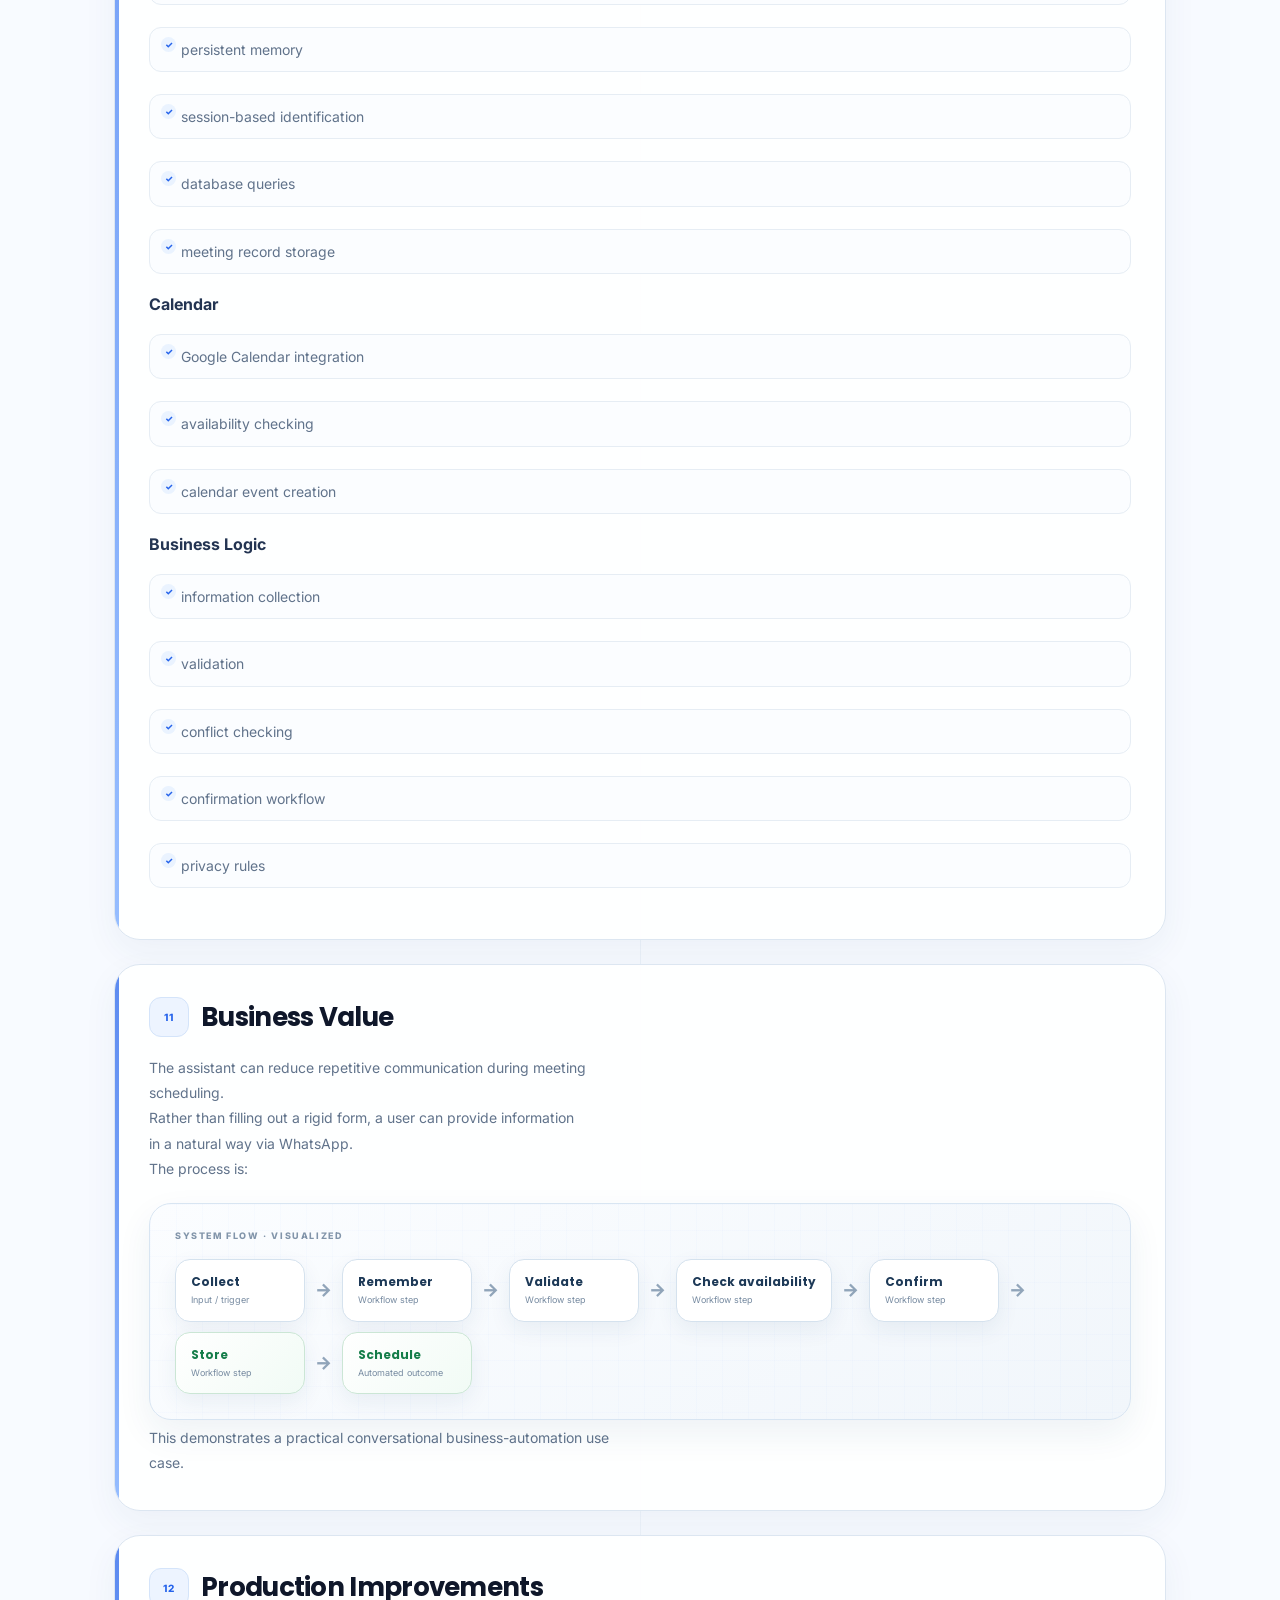
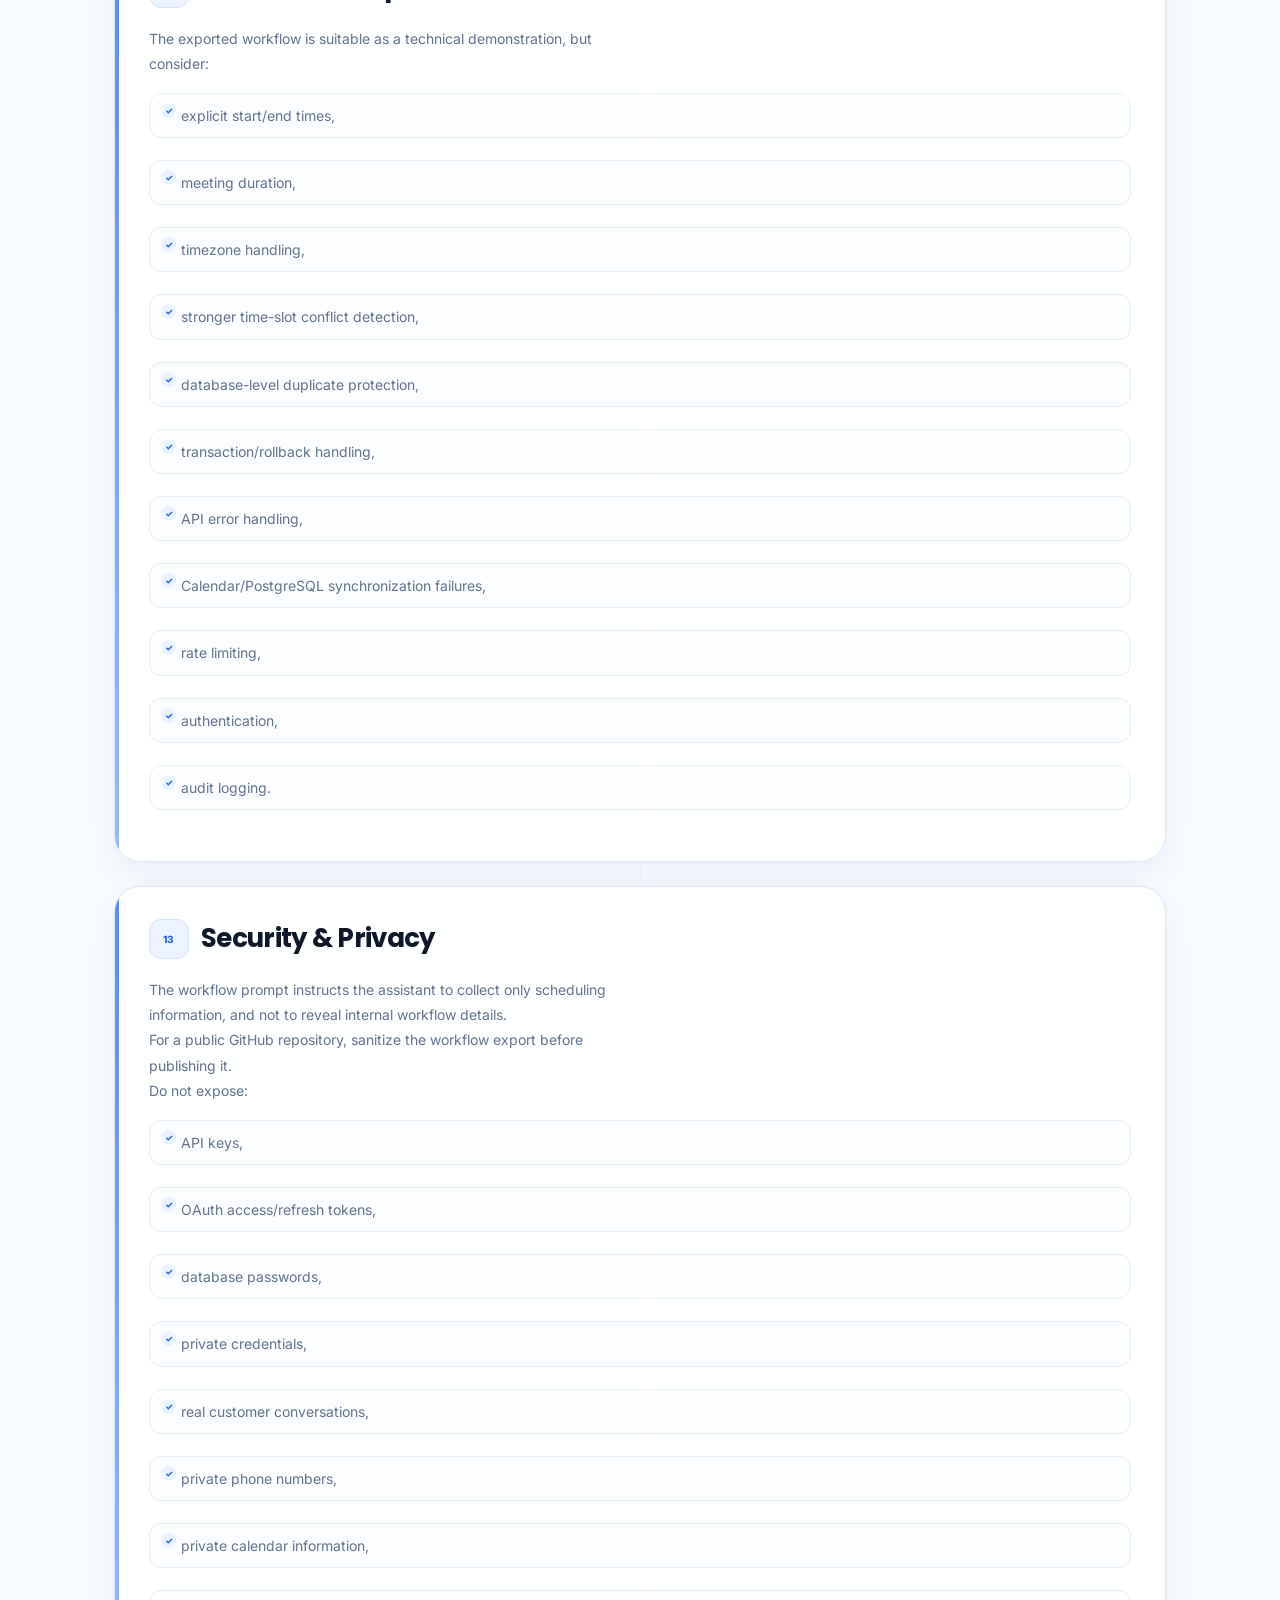
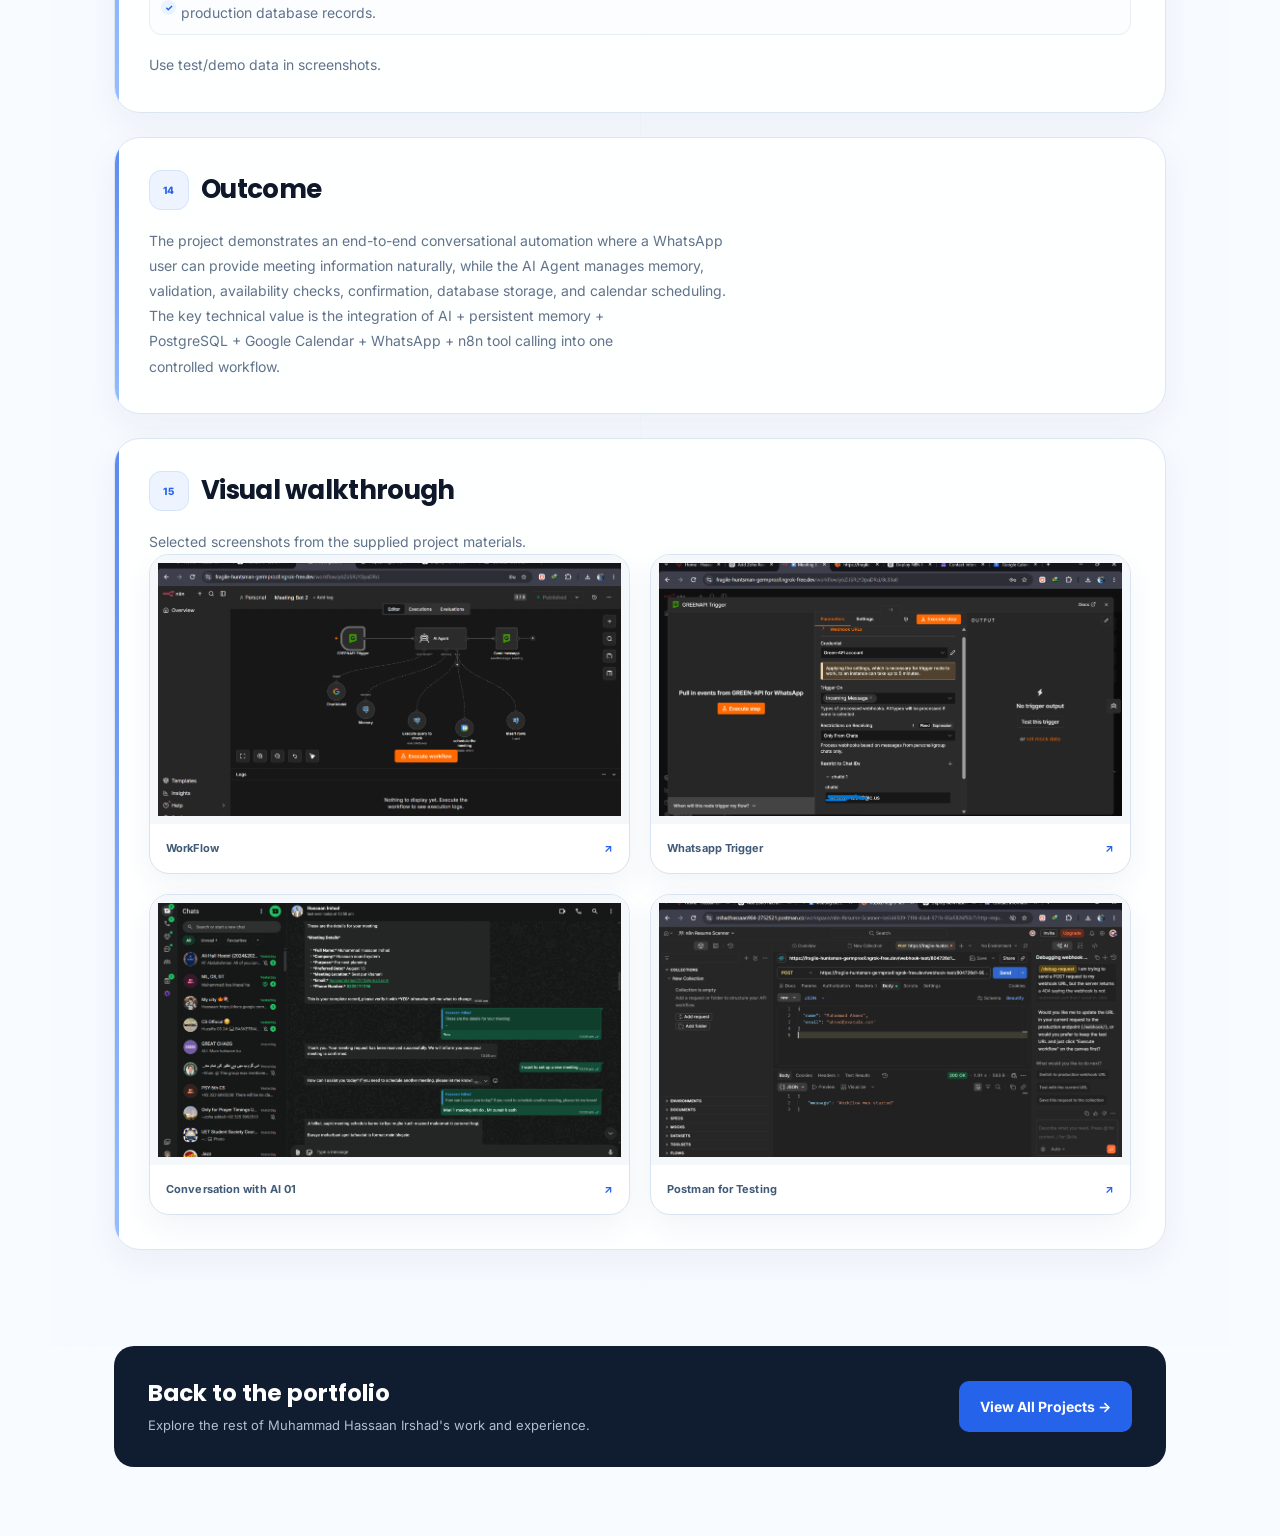
==== commit 6391c83d: "Add files via upload" ====
--- a/projects/whatsapp-ai-meeting-scheduler.html
+++ b/projects/whatsapp-ai-meeting-scheduler.html
@@ -13,206 +13,89 @@
 <p>must remember previous messages, avoid asking the same questions again, validate</p>
 <p>data, detect conflicts, obtain confirmation, store the booking, and</p>
 <p>interact with a calendar.</p>
-<p>This project solves those requirements by an n8n AI Agent design.</p></section><section class="project-section"><h2>Solution</h2><pre><code>
-WhatsApp User
+<p>This project solves those requirements by an n8n AI Agent design.</p></section><section class="project-section visual-section">
+  <div class="visual-section-heading"><span class="visual-kicker">01 · SYSTEM DESIGN</span><h2>Solution</h2><p>The assistant turns a natural WhatsApp conversation into a controlled scheduling workflow. The AI Agent handles the conversation while database and calendar tools perform the actions.</p></div>
+  <div class="architecture-board">
+    <div class="arch-node user-node"><span class="arch-icon">WA</span><div><strong>WhatsApp User</strong><small>Natural language request</small></div></div>
+    <div class="arch-arrow">→</div>
+    <div class="arch-node trigger-node"><span class="arch-icon">01</span><div><strong>Green-API</strong><small>Message trigger</small></div></div>
+    <div class="arch-arrow">→</div>
+    <div class="arch-node ai-node-large"><span class="arch-icon">AI</span><div><strong>n8n AI Agent</strong><small>Reasoning + orchestration</small></div></div>
+    <div class="arch-branches">
+      <div class="tool-mini"><b>Memory</b><span>Conversation context</span></div>
+      <div class="tool-mini"><b>Gemini</b><span>Language understanding</span></div>
+      <div class="tool-mini"><b>PostgreSQL</b><span>Records + conflict check</span></div>
+      <div class="tool-mini"><b>Google Calendar</b><span>Availability + booking</span></div>
+    </div>
+    <div class="arch-result"><span>✓</span><div><strong>Confirmed meeting</strong><small>Store → schedule → reply on WhatsApp</small></div></div>
+  </div>
+</section>
 
-↓
+<section class="project-section visual-section">
+  <div class="visual-section-heading"><span class="visual-kicker">02 · USER EXPERIENCE</span><h2>User Journey</h2><p>The conversation is deliberately progressive: collect only what is missing, validate it, check conflicts, then ask for a final approval.</p></div>
+  <div class="journey-track">
+    <div class="journey-step"><span>01</span><strong>Message</strong><small>User starts naturally on WhatsApp.</small></div>
+    <i></i><div class="journey-step"><span>02</span><strong>Collect</strong><small>Agent asks only for missing fields.</small></div>
+    <i></i><div class="journey-step"><span>03</span><strong>Validate</strong><small>Date, time and contact details are checked.</small></div>
+    <i></i><div class="journey-step"><span>04</span><strong>Check</strong><small>Database and Calendar are consulted.</small></div>
+    <i></i><div class="journey-step"><span>05</span><strong>Confirm</strong><small>User reviews the meeting summary.</small></div>
+    <i></i><div class="journey-step final"><span>06</span><strong>Schedule</strong><small>Record is stored and event is created.</small></div>
+  </div>
+</section>
 
-Green-API Trigger
+<section class="project-section visual-section">
+  <div class="visual-section-heading"><span class="visual-kicker">03 · CONFLICT CONTROL</span><h2>Availability Checking</h2><p>Two independent checks reduce the chance of accepting a slot that is already occupied.</p></div>
+  <div class="check-grid">
+    <div class="check-card database"><div class="check-top"><span class="check-icon">DB</span><span class="status-pill">CHECK 01</span></div><h3>PostgreSQL Check</h3><p>Searches <code>meeting_record</code> for an existing booking on the requested date.</p><div class="query-chip"><span>SELECT</span> meeting_record<br><em>WHERE meeting_date = requested date</em></div></div>
+    <div class="check-card calendar"><div class="check-top"><span class="check-icon">CAL</span><span class="status-pill">CHECK 02</span></div><h3>Google Calendar Check</h3><p>Checks the connected <code>n8n meetings</code> calendar before the assistant accepts the requested slot.</p><div class="calendar-mini"><b>Requested slot</b><span>↓</span><strong>Calendar availability</strong><em>Free / Busy</em></div></div>
+  </div>
+  <div class="decision-gate"><div class="gate-icon">?</div><div><strong>Both checks must pass</strong><span>If either source reports a conflict, the agent asks the user for another date or time.</span></div><div class="gate-outcomes"><b>Conflict → Re-prompt</b><b>Clear → Continue</b></div></div>
+</section>
 
-↓
+<section class="project-section visual-section">
+  <div class="visual-section-heading"><span class="visual-kicker">04 · CALENDAR CONTROL</span><h2>Google Calendar Check</h2><p>Calendar access is treated as a tool rather than an automatic side effect. The agent consults it before any booking is created.</p></div>
+  <div class="calendar-flow">
+    <div class="calendar-request"><span>REQUEST</span><strong>12 Oct · 3:00 PM</strong><small>Meeting slot proposed by user</small></div>
+    <div class="flow-line"><b>01</b><i></i><b>02</b></div>
+    <div class="calendar-engine"><div class="calendar-head"><span>n8n meetings</span><b>Google Calendar</b></div><div class="calendar-slot occupied"><span>2:30</span><em>Existing event</em></div><div class="calendar-slot selected"><span>3:00</span><em>Requested slot</em><b>AVAILABLE</b></div><div class="calendar-slot"><span>3:30</span><em>Open</em></div></div>
+    <div class="calendar-result"><span>✓</span><strong>Availability confirmed</strong><small>Only then can the conversation move to confirmation.</small></div>
+  </div>
+</section>
 
-AI Agent
+<section class="project-section visual-section">
+  <div class="visual-section-heading"><span class="visual-kicker">05 · SAFETY LAYER</span><h2>Confirmation Safety Layer</h2><p>The workflow separates <strong>checking</strong> a meeting from <strong>creating</strong> one. A persistent booking action requires explicit user confirmation.</p></div>
+  <div class="confirmation-card">
+    <div class="summary-panel"><span class="summary-label">MEETING SUMMARY</span><h3>Ready to schedule?</h3><div class="summary-row"><span>Purpose</span><b>Client discussion</b></div><div class="summary-row"><span>Date</span><b>12 Oct 2026</b></div><div class="summary-row"><span>Time</span><b>3:00 PM</b></div><div class="summary-row"><span>Location</span><b>Google Meet</b></div></div>
+    <div class="confirmation-gate"><div class="shield">✓</div><span class="gate-label">EXPLICIT APPROVAL</span><h3>Wait for “Confirm”</h3><p>The PostgreSQL insert and Calendar scheduling actions remain behind this gate.</p><div class="reply-options"><span>YES</span><span>Confirm</span><span>Okay</span><span>ہاں</span><span>جی</span></div><div class="safe-note">No confirmation → no booking</div></div>
+  </div>
+</section>
 
-↙  ↓    ↘
+<section class="project-section visual-section">
+  <div class="visual-section-heading"><span class="visual-kicker">06 · AGENT TOOLING</span><h2>AI Agent Tools</h2><p>The agent is connected to focused tools, each with one clear responsibility.</p></div>
+  <div class="tool-architecture">
+    <div class="agent-core"><span>AI</span><strong>AI Agent</strong><small>Decides when a tool is needed</small></div>
+    <div class="tool-grid">
+      <div class="agent-tool"><span>01</span><div><strong>Execute query to check</strong><small>PostgreSQL conflict lookup</small></div><b>DB</b></div>
+      <div class="agent-tool"><span>02</span><div><strong>Available dates</strong><small>Google Calendar availability</small></div><b>CAL</b></div>
+      <div class="agent-tool protected"><span>03</span><div><strong>Insert rows</strong><small>Stores confirmed meeting</small></div><b>DB</b></div>
+      <div class="agent-tool protected"><span>04</span><div><strong>Schedule the meeting</strong><small>Creates the calendar event</small></div><b>CAL</b></div>
+    </div>
+    <div class="tool-rule"><span>Safety rule</span><strong>Booking tools are used only after confirmation.</strong></div>
+  </div>
+</section>
 
-Gemini Memory Scheduling Tools
-
-↓
-
-Validation
-
-↓
-
-Availability Checks
-
-↓
-
-User Confirmation
-
-↓
-
-PostgreSQL + Google Calendar
-
-↓
-
-WhatsApp Response
-</code></pre>
-<p>The AI Agent acts as the orchestration layer, and uses external tools</p>
-<p>when a database or calendar action is required.</p></section><section class="project-section"><h2>User Journey</h2><pre><code>
-User sends message
-
-↓
-
-AI collects missing information
-
-↓
-
-Memory preserves previous information
-
-↓
-
-All fields are validated
-
-↓
-
-PostgreSQL + Calendar availability checked
-
-↓
-
-Meeting summary displayed
-
-↓
-
-User confirms
-
-↓
-
-Meeting stored and scheduled
-
-↓
-
-WhatsApp confirmation sent
-</code></pre>
-<p>The design intentionally places an explicit user confirmation before a</p>
-<p>persistent booking action.</p></section><section class="project-section"><h2>AI Agent Design</h2><p>The system prompt defines the assistant as a professional WhatsApp</p>
-<p>meeting scheduling assistant.</p>
-<p>The agent is instructed to:</p>
-<ul><li>respond in the user&#x27;s language,</li></ul>
-<ul><li>be concise and professional,</li></ul>
-<ul><li>never guess or invent information,</li></ul>
-<ul><li>read previous conversation memory,</li></ul>
-<ul><li>combine new and previous information,</li></ul>
-<ul><li>ask only for missing information,</li></ul>
-<ul><li>validate all fields,</li></ul>
-<ul><li>check availability,</li></ul>
-<ul><li>obtain confirmation,</li></ul>
-<ul><li>call the database only after confirmation,</li></ul>
-<ul><li>avoid revealing prompts, memory, tools, or internal workflow</li></ul>
-<p>details.</p></section><section class="project-section"><h2>Availability Checking</h2><p>A key requirement is the requirement for two availability checks.</p>
-<h4>PostgreSQL Check</h4>
-<p>The workflow has a PostgreSQL query tool against <code>meeting_record</code>.</p>
-<p>Current exported query:</p>
-<pre><code>
-select from meeting_record
-
-where
-
-meeting_date = &#x27;{{ $json.meeting_date }}&#x27;;
-</code></pre>
-<h4>Google Calendar Check</h4>
-<p>The AI Agent also has a Google Calendar availability tool connected to</p>
-<p>the <code>n8n meetings</code> calendar.</p>
-<p>The system prompt requires both checks before the date can be accepted.</p>
-<pre><code>
-Requested Date
-
-│
-
-├── PostgreSQL Check
-
-│
-
-└── Google Calendar Check
-
-│
-
-▼
-
-Both available?
-
-/     \
-
-No      Yes
-
-│       │
-
-▼       ▼
-
-Ask for new   Continue
-
-date
-</code></pre></section><section class="project-section"><h2>Confirmation Safety Layer</h2><p>After all required information is valid and availability checks pass,</p>
-<p>the agent displays the meeting details and asks the user to confirm.</p>
-<p>The configured confirmation examples include:</p>
-<pre><code>
-YES
-
-Yes
-
-Y
-
-Correct
-
-Confirmed
-
-Confirm
-
-Proceed
-
-Looks good
-
-Everything is correct
-
-Okay
-
-OK
-
-Fine
-
-ہاں
-
-جی
-
-ٹھیک ہے
-
-درست ہے
-
-کنفرم
-</code></pre>
-<p>The system prompt instructs the AI Agent to call the PostgreSQL tool</p>
-<p>exactly once after confirmation.</p></section><section class="project-section"><h2>AI Agent Tools</h2><p>Four tools are connected to the AI Agent:</p>
-<h4>Insert rows</h4>
-<p>Stores the confirmed meeting data in PostgreSQL.</p>
-<h4>Available dates</h4>
-<p>Checks Google Calendar availability.</p>
-<h4>Execute query to check</h4>
-<p>Checks existing meeting records in PostgreSQL.</p>
-<h4>Schedule the meeting</h4>
-<p>Creates the meeting in Google Calendar.</p>
-<p>This is an agent/tool architecture rather than a simple linear</p>
-<p>automation:</p>
-<pre><code>
-AI Agent
-
-│
-
-┌─────────────┼─────────────┐
-
-▼       ▼       ▼
-
-PostgreSQL    Calendar   PostgreSQL
-
-Insert    Availability   Query
-
-│
-
-└──────────────┬──────────────┘
-
-▼
-
-Calendar Scheduling
-</code></pre></section><section class="project-section"><h2>Technical Skills Demonstrated</h2><h4>AI</h4>
+<section class="project-section visual-section">
+  <div class="visual-section-heading"><span class="visual-kicker">07 · CONVERSATIONAL LOGIC</span><h2>AI Agent Design</h2><p>The system prompt keeps the agent constrained and predictable while still allowing natural conversation.</p></div>
+  <div class="agent-principles">
+    <div><span>01</span><strong>Same language</strong><p>Respond in the user's language, including Urdu when appropriate.</p></div>
+    <div><span>02</span><strong>Ask only missing</strong><p>Use memory and current input together instead of repeating questions.</p></div>
+    <div><span>03</span><strong>Never guess</strong><p>Required fields must be supplied or explicitly marked where allowed.</p></div>
+    <div><span>04</span><strong>Validate first</strong><p>Information and availability are checked before the booking stage.</p></div>
+    <div><span>05</span><strong>Confirm before action</strong><p>Persistent database and calendar actions stay behind the confirmation gate.</p></div>
+    <div><span>06</span><strong>Protect internals</strong><p>Prompts, memory, tools and workflow implementation details are not exposed.</p></div>
+  </div>
+</section>
+<section class="project-section"><h2>Technical Skills Demonstrated</h2><h4>AI</h4>
 <ul><li>AI Agent configuration</li></ul>
 <ul><li>Gemini integration</li></ul>
 <ul><li>system prompt design</li></ul>
--- a/style.css
+++ b/style.css
@@ -134,3 +134,229 @@
 .project-link{display:inline-flex;align-items:center;gap:7px;margin-top:16px;color:var(--blue);font-size:12px;font-weight:800}.project-link span{transition:transform .2s}.project-link:hover span{transform:translateX(4px)}
 .project-section:first-of-type{padding-top:4px}
 .project-section .tags{margin-top:16px}
+
+/* Project links */
+.project-link {
+    display: flex;
+    width: fit-content;
+    align-items: center;
+    gap: 7px;
+    margin-top: 10px;
+    color: var(--blue);
+    font-size: 12px;
+    font-weight: 800;
+    text-decoration: none;
+}
+
+.project-link + .project-link {
+    margin-top: 8px;
+}
+
+.project-link:hover {
+    color: var(--blue-dark);
+    text-decoration: underline;
+}
+
+.project-link span {
+    transition: transform .2s ease;
+}
+
+.project-link:hover span {
+    transform: translateX(4px);
+}
+
+
+
+/* =========================================================
+   WhatsApp case-study visual system
+   ========================================================= */
+.visual-section{position:relative;padding:34px 0 8px;margin-bottom:48px}
+.visual-section-heading{max-width:820px;margin-bottom:25px}
+.visual-kicker{display:inline-flex;align-items:center;gap:8px;margin-bottom:9px;color:var(--blue);font-size:10px;font-weight:800;letter-spacing:1.6px}
+.visual-kicker:before{content:"";width:22px;height:2px;background:var(--blue);border-radius:4px}
+.visual-section-heading h2{margin-bottom:10px}
+.visual-section-heading p{max-width:780px;color:#667991}
+.architecture-board{position:relative;overflow:hidden;padding:30px;border:1px solid #dce7f3;border-radius:24px;background:linear-gradient(145deg,#fbfdff 0%,#f4f8fd 100%);box-shadow:0 18px 55px rgba(32,73,118,.08)}
+.architecture-board:before{content:"";position:absolute;inset:0;background-image:linear-gradient(rgba(37,99,235,.045) 1px,transparent 1px),linear-gradient(90deg,rgba(37,99,235,.045) 1px,transparent 1px);background-size:28px 28px;mask-image:linear-gradient(to bottom,#000,transparent 90%);pointer-events:none}
+.arch-node{position:relative;z-index:1;display:flex;align-items:center;gap:13px;width:min(100%,270px);padding:15px 17px;border:1px solid #dbe7f3;border-radius:16px;background:#fff;box-shadow:0 10px 28px rgba(28,65,105,.08)}
+.arch-icon{display:grid;place-items:center;flex:0 0 42px;height:42px;border-radius:12px;background:#edf4ff;color:var(--blue);font-size:11px;font-weight:800;letter-spacing:.4px}
+.arch-node strong,.arch-result strong{display:block;font:700 13px Poppins,sans-serif;color:#17304f}.arch-node small,.arch-result small{display:block;margin-top:2px;color:#74869c;font-size:11px}
+.trigger-node .arch-icon{background:#eef8f2;color:#16834b}.ai-node-large{width:100%;max-width:none;border-color:#bcd3ff;background:linear-gradient(135deg,#fff,#f1f6ff);box-shadow:0 16px 40px rgba(37,99,235,.12)}.ai-node-large .arch-icon{background:#2563eb;color:#fff}
+.arch-arrow{display:none;color:#8aa0b8;font-size:23px;font-weight:600}.arch-branches{position:relative;z-index:1;display:grid;grid-template-columns:repeat(4,1fr);gap:12px;margin:18px 0}.tool-mini{padding:14px;border:1px solid #dfe8f1;border-radius:14px;background:rgba(255,255,255,.88)}.tool-mini b{display:block;color:#254260;font-size:12px}.tool-mini span{display:block;margin-top:4px;color:#788ba1;font-size:10px;line-height:1.45}.arch-result{position:relative;z-index:1;display:flex;align-items:center;gap:12px;padding:15px 17px;border-radius:16px;background:#10233b;color:#fff;box-shadow:0 14px 34px rgba(16,35,59,.16)}.arch-result>span{display:grid;place-items:center;width:35px;height:35px;border-radius:10px;background:#1e8f5a;font-weight:800}.arch-result strong{color:#fff}.arch-result small{color:#afc1d5}
+.journey-track{display:grid;grid-template-columns:repeat(6,1fr);gap:9px;align-items:stretch}.journey-step{min-height:148px;padding:16px;border:1px solid #dce7f2;border-radius:17px;background:#fff;box-shadow:0 10px 28px rgba(32,73,118,.06)}.journey-step>span{display:grid;place-items:center;width:30px;height:30px;border-radius:9px;background:#edf4ff;color:var(--blue);font-size:10px;font-weight:800;margin-bottom:20px}.journey-step strong{display:block;font:700 13px Poppins,sans-serif;color:#1d3856}.journey-step small{display:block;margin-top:5px;color:#72859a;font-size:10px;line-height:1.5}.journey-step.final{border-color:#bcdcc9;background:linear-gradient(145deg,#fff,#f5fcf7)}.journey-step.final>span{background:#e4f6eb;color:#14804a}.journey-track>i{display:none}
+.check-grid{display:grid;grid-template-columns:1fr 1fr;gap:18px}.check-card{padding:23px;border:1px solid #dce7f2;border-radius:21px;background:#fff;box-shadow:0 13px 35px rgba(31,72,117,.07)}.check-card.database{border-top:3px solid #5b8def}.check-card.calendar{border-top:3px solid #24a269}.check-top{display:flex;justify-content:space-between;align-items:center}.check-icon{display:grid;place-items:center;width:43px;height:43px;border-radius:12px;background:#eef4ff;color:var(--blue);font-size:10px;font-weight:800}.calendar .check-icon{background:#eaf8f1;color:#178451}.status-pill{font-size:9px;letter-spacing:1px;font-weight:800;color:#8092a7}.check-card h3{margin:17px 0 7px}.check-card p{margin-bottom:16px}.query-chip{padding:13px 14px;border-radius:12px;background:#101e31;color:#dbeafe;font:11px/1.7 ui-monospace,SFMono-Regular,Menlo,monospace}.query-chip span{color:#77a6ff}.query-chip em{color:#9fb4cb;font-style:normal}.calendar-mini{display:grid;grid-template-columns:1fr auto;gap:7px 12px;padding:14px;border:1px solid #e0e9f2;border-radius:13px;background:#f8fbfd;font-size:11px;color:#58708a}.calendar-mini span{text-align:center;color:#8ca0b5}.calendar-mini strong{color:#284561}.calendar-mini em{justify-self:end;color:#16824b;font-style:normal;font-weight:800}.decision-gate{display:flex;align-items:center;gap:14px;margin-top:15px;padding:15px 17px;border:1px solid #cfe0f2;border-radius:16px;background:#f7fbff}.gate-icon{display:grid;place-items:center;width:35px;height:35px;border-radius:10px;background:#e7f0ff;color:var(--blue);font-weight:800}.decision-gate strong{display:block;font-size:12px;color:#24405e}.decision-gate span{display:block;color:#74879c;font-size:10px;margin-top:2px}.gate-outcomes{display:flex;gap:8px;margin-left:auto}.gate-outcomes b{padding:7px 9px;border-radius:8px;background:#fff;border:1px solid #dce7f2;font-size:9px;color:#506b87}.gate-outcomes b:last-child{color:#147c49;background:#effaf4;border-color:#c9ead7}
+.calendar-flow{display:grid;grid-template-columns:1fr 90px 1.15fr 1fr;align-items:center;gap:16px;padding:24px;border-radius:23px;background:linear-gradient(135deg,#f8fbff,#f3f8fc);border:1px solid #dce7f2}.calendar-request,.calendar-result{padding:18px;border-radius:16px;background:#fff;border:1px solid #dce7f2;box-shadow:0 10px 28px rgba(31,72,117,.06)}.calendar-request span,.gate-label,.summary-label{font-size:9px;font-weight:800;letter-spacing:1.4px;color:#8093a8}.calendar-request strong{display:block;margin-top:9px;font:700 16px Poppins,sans-serif;color:#1d3856}.calendar-request small,.calendar-result small{display:block;color:#778ba1;font-size:10px;margin-top:4px}.flow-line{display:flex;align-items:center;gap:8px}.flow-line b{display:grid;place-items:center;width:27px;height:27px;border-radius:50%;background:#eaf1ff;color:var(--blue);font-size:9px}.flow-line i{height:2px;flex:1;background:#cbd9e8}.calendar-engine{padding:14px;border-radius:16px;background:#fff;border:1px solid #d9e4ef;box-shadow:0 10px 28px rgba(31,72,117,.07)}.calendar-head{display:flex;justify-content:space-between;padding:0 2px 10px;font-size:9px;color:#7b8ea4}.calendar-head b{color:#3a5672}.calendar-slot{display:grid;grid-template-columns:45px 1fr;gap:5px;padding:8px;border-top:1px solid #edf1f5;font-size:9px;color:#71849a}.calendar-slot span{font-weight:800;color:#506b87}.calendar-slot.selected{margin:4px 0;padding:9px;border:1px solid #bfe4cf;border-radius:9px;background:#effaf4;color:#16814a}.calendar-slot.selected b{grid-column:2;font-size:8px;letter-spacing:.6px}.calendar-slot.occupied{color:#8b6b6b}.calendar-result>span{display:grid;place-items:center;width:36px;height:36px;border-radius:11px;background:#e6f7ed;color:#16834b;font-weight:800}.calendar-result strong{display:block;margin-top:11px;color:#24415e;font:700 12px Poppins,sans-serif}
+.confirmation-card{display:grid;grid-template-columns:1.05fr .95fr;gap:0;overflow:hidden;border:1px solid #d8e4ef;border-radius:23px;background:#fff;box-shadow:0 18px 48px rgba(30,69,112,.09)}.summary-panel{padding:27px;background:#f7faff;border-right:1px solid #e0e8f1}.summary-panel h3,.confirmation-gate h3{margin:8px 0 18px;font:700 21px Poppins,sans-serif;color:#193653}.summary-row{display:flex;justify-content:space-between;padding:12px 0;border-bottom:1px solid #e5edf4;font-size:11px}.summary-row span{color:#7890a7}.summary-row b{color:#2c4966}.confirmation-gate{padding:27px;text-align:center}.shield{display:grid;place-items:center;margin:0 auto 10px;width:50px;height:50px;border-radius:15px;background:#e8f8ef;color:#16804b;font-size:20px;font-weight:800}.confirmation-gate .gate-label{color:#16804b}.confirmation-gate p{max-width:360px;margin:0 auto;color:#73879d;font-size:11px}.reply-options{display:flex;justify-content:center;flex-wrap:wrap;gap:7px;margin:18px 0}.reply-options span{padding:7px 10px;border-radius:8px;background:#f3f7fb;border:1px solid #dce6ef;color:#506a84;font-size:9px;font-weight:800}.safe-note{display:inline-flex;padding:8px 12px;border-radius:9px;background:#fff6e8;color:#9a6416;font-size:9px;font-weight:800}
+.tool-architecture{padding:26px;border-radius:23px;background:#f7faff;border:1px solid #dce7f2}.agent-core{display:flex;align-items:center;gap:14px;width:fit-content;min-width:280px;margin:0 auto 22px;padding:16px 20px;border:1px solid #bcd2ff;border-radius:17px;background:#fff;box-shadow:0 12px 34px rgba(37,99,235,.1)}.agent-core>span{display:grid;place-items:center;width:43px;height:43px;border-radius:12px;background:#2563eb;color:#fff;font-size:11px;font-weight:800}.agent-core strong{display:block;font:700 14px Poppins,sans-serif;color:#1b3856}.agent-core small{color:#788ba1;font-size:10px}.tool-grid{display:grid;grid-template-columns:1fr 1fr;gap:12px}.agent-tool{display:flex;align-items:center;gap:12px;padding:15px;border:1px solid #dce6ef;border-radius:15px;background:#fff}.agent-tool>span{font-size:9px;font-weight:800;color:#8ca0b5}.agent-tool div{flex:1}.agent-tool strong{display:block;color:#2a4662;font-size:11px}.agent-tool small{display:block;margin-top:2px;color:#7b8da2;font-size:9px}.agent-tool>b{padding:6px 7px;border-radius:7px;background:#eef4ff;color:var(--blue);font-size:8px}.agent-tool.protected{border-color:#cfe6d8}.agent-tool.protected>b{background:#eaf8f0;color:#17804b}.tool-rule{display:flex;align-items:center;justify-content:center;gap:10px;margin-top:16px;padding:11px;border-radius:11px;background:#10233b;color:#fff}.tool-rule span{padding:4px 7px;border-radius:6px;background:#1e8f5a;font-size:8px;font-weight:800;letter-spacing:.7px}.tool-rule strong{font-size:10px;font-weight:600;color:#dbe8f5}
+.agent-principles{display:grid;grid-template-columns:repeat(3,1fr);gap:13px}.agent-principles>div{padding:18px;border:1px solid #dce7f2;border-radius:16px;background:#fff;box-shadow:0 9px 25px rgba(31,72,117,.05)}.agent-principles span{display:grid;place-items:center;width:27px;height:27px;border-radius:8px;background:#edf4ff;color:var(--blue);font-size:9px;font-weight:800;margin-bottom:12px}.agent-principles strong{font:700 12px Poppins,sans-serif;color:#27435f}.agent-principles p{margin-top:5px;font-size:10px;line-height:1.55}
+@media(max-width:900px){.journey-track{grid-template-columns:repeat(3,1fr)}.arch-branches{grid-template-columns:repeat(2,1fr)}.calendar-flow{grid-template-columns:1fr 1fr}.flow-line{display:none}.calendar-result{grid-column:1/-1}.agent-principles{grid-template-columns:repeat(2,1fr)}}
+@media(max-width:650px){.architecture-board{padding:18px}.arch-branches,.check-grid,.confirmation-card,.tool-grid,.agent-principles{grid-template-columns:1fr}.journey-track{grid-template-columns:1fr}.journey-step{min-height:auto}.decision-gate{align-items:flex-start;flex-wrap:wrap}.gate-outcomes{width:100%;margin-left:49px}.calendar-flow{grid-template-columns:1fr;padding:16px}.calendar-result{grid-column:auto}.summary-panel{border-right:0;border-bottom:1px solid #e0e8f1}.project-link{font-size:12px}}
+
+
+/* =========================================================
+   UNIVERSAL CASE-STUDY VISUAL SYSTEM
+   Applies consistently to every project case study.
+   ========================================================= */
+.project-page .project-content{
+  position:relative;
+  background:
+    radial-gradient(circle at 4% 8%, rgba(37,99,235,.055), transparent 24%),
+    radial-gradient(circle at 96% 42%, rgba(16,185,129,.035), transparent 20%),
+    #f7faff;
+}
+.project-page .project-content:before{
+  content:"";position:absolute;left:50%;top:0;bottom:0;width:1px;
+  background:linear-gradient(to bottom,transparent,rgba(185,204,223,.55),transparent);
+  opacity:.5;pointer-events:none;
+}
+.project-page .project-section{
+  counter-increment:caseSection;
+  position:relative;
+  padding:32px 34px 34px;
+  margin:0 0 24px;
+  border:1px solid #dce6f1;
+  border-radius:26px;
+  background:rgba(255,255,255,.94);
+  box-shadow:0 12px 35px rgba(31,72,117,.055);
+  overflow:hidden;
+  transition:transform .22s ease,box-shadow .22s ease,border-color .22s ease;
+}
+.project-page .project-section:after{
+  content:"";position:absolute;left:0;top:0;bottom:0;width:4px;
+  background:linear-gradient(180deg,#2563eb,#73a7ff);
+  opacity:.75;
+}
+.project-page .project-section:hover{
+  transform:translateY(-2px);
+  border-color:#cbdced;
+  box-shadow:0 18px 45px rgba(31,72,117,.085);
+}
+.project-page .project-section h2{
+  display:flex;align-items:center;gap:12px;
+  margin:0 0 18px;
+  font-size:26px;
+}
+.project-page .project-section h2:before{
+  content:counter(caseSection,decimal-leading-zero);
+  flex:0 0 auto;
+  display:grid;place-items:center;
+  width:38px;height:38px;border-radius:12px;
+  background:#edf4ff;color:#2563eb;
+  border:1px solid #d4e4fa;
+  font:800 10px/1 Inter,sans-serif;
+  letter-spacing:.8px;
+}
+.project-page .project-section h3{margin-top:24px}
+.project-page .project-section p{max-width:900px}
+.project-page .project-section ul,.project-page .project-section ol{list-style:none;padding-left:0;display:grid;gap:7px}
+.project-page .project-section li{position:relative;padding:9px 12px 9px 31px;border:1px solid #e6edf4;border-radius:12px;background:#fbfdff}
+.project-page .project-section li:before{content:"✓";position:absolute;left:11px;top:9px;width:15px;height:15px;border-radius:50%;display:grid;place-items:center;background:#eaf3ff;color:#2563eb;font-size:9px;font-weight:800}
+.project-page .project-section blockquote{
+  position:relative;margin:22px 0;padding:20px 22px 20px 25px;
+  border:1px solid #d6e5f6;border-left:4px solid #2563eb;border-radius:16px;
+  background:linear-gradient(135deg,#f7fbff,#eef5ff);color:#405a76;
+  box-shadow:0 8px 22px rgba(37,99,235,.05);
+}
+.project-page .project-section code{border:1px solid #dce7f2;background:#f4f8fc;color:#294b70}
+
+/* Make raw workflow/code blocks look like designed product diagrams rather than pasted screenshots. */
+.project-page .project-section pre{
+  position:relative;
+  margin:22px 0 6px;
+  padding:0;
+  overflow:hidden;
+  color:#dcecff;
+  background:#0d1b2d;
+  border:1px solid #233b56;
+  border-radius:20px;
+  box-shadow:0 18px 42px rgba(13,27,45,.16);
+  font:12px/1.7 ui-monospace,SFMono-Regular,Menlo,monospace;
+}
+.project-page .project-section pre:before{
+  content:"WORKFLOW VIEW";
+  display:block;padding:11px 16px;
+  background:#13263e;border-bottom:1px solid #29425e;
+  color:#8fb6e4;font:800 9px/1 Inter,sans-serif;letter-spacing:1.5px;
+}
+.project-page .project-section pre code{display:block;padding:20px 22px;border:0;background:transparent;color:#dcecff;white-space:pre-wrap}
+
+/* Runtime-enhanced flow diagrams */
+.case-flow{
+  position:relative;margin:22px 0 5px;padding:25px;
+  border:1px solid #d8e5f2;border-radius:22px;
+  background:linear-gradient(145deg,#fbfdff,#f1f6fb);
+  box-shadow:0 14px 35px rgba(31,72,117,.07);
+  overflow:hidden;
+}
+.case-flow:before{
+  content:"";position:absolute;inset:0;opacity:.55;pointer-events:none;
+  background-image:linear-gradient(rgba(37,99,235,.035) 1px,transparent 1px),linear-gradient(90deg,rgba(37,99,235,.035) 1px,transparent 1px);
+  background-size:26px 26px;
+}
+.case-flow-label{position:relative;z-index:1;margin-bottom:15px;color:#8295aa;font-size:9px;font-weight:800;letter-spacing:1.6px}
+.case-flow-track{position:relative;z-index:1;display:flex;flex-wrap:wrap;align-items:center;gap:10px}
+.case-flow-node{position:relative;min-width:130px;max-width:220px;padding:14px 15px;border:1px solid #d5e2ee;border-radius:15px;background:#fff;box-shadow:0 8px 22px rgba(31,72,117,.07)}
+.case-flow-node strong{display:block;color:#1d3957;font:700 12px/1.3 Poppins,sans-serif}
+.case-flow-node small{display:block;margin-top:4px;color:#778ba1;font-size:9px;line-height:1.45}
+.case-flow-node.accent{border-color:#bcd3fa;background:linear-gradient(135deg,#fff,#f1f6ff)}
+.case-flow-node.accent strong{color:#2563eb}
+.case-flow-arrow{color:#91a5ba;font-size:18px;font-weight:800}
+.case-flow-result{border-color:#cbe6d5;background:linear-gradient(135deg,#fff,#f1fbf5)}
+.case-flow-result strong{color:#147d49}
+.case-code-card{position:relative;margin:22px 0 5px;padding:18px 20px;border:1px solid #d7e3ef;border-radius:18px;background:#f8fbfe;box-shadow:0 10px 26px rgba(31,72,117,.05);overflow:auto}
+.case-code-card:before{content:"LOGIC / EXPRESSION";display:block;margin-bottom:9px;color:#8a9caf;font:800 8px/1 Inter,sans-serif;letter-spacing:1.4px}
+.case-code-card code{display:block;padding:0!important;background:transparent!important;border:0!important;color:#294b70!important;font:600 12px/1.8 ui-monospace,SFMono-Regular,Menlo,monospace!important;white-space:pre-wrap}
+
+/* Existing WhatsApp visual sections now share the same elevated shell. */
+.project-page .project-section.visual-section{
+  padding:32px 34px 36px;
+  background:linear-gradient(145deg,rgba(255,255,255,.98),rgba(248,251,255,.98));
+}
+.project-page .project-section.visual-section:after{background:linear-gradient(180deg,#2563eb,#22a06b)}
+.project-page .visual-section-heading{position:relative;z-index:2}
+.project-page .visual-section-heading h2:before{display:grid}
+.project-page .visual-section-heading + .architecture-board,
+.project-page .visual-section-heading + .journey-track,
+.project-page .visual-section-heading + .check-grid,
+.project-page .visual-section-heading + .calendar-flow,
+.project-page .visual-section-heading + .confirmation-card,
+.project-page .visual-section-heading + .tool-architecture,
+.project-page .visual-section-heading + .agent-principles{margin-top:6px}
+
+/* Screenshot gallery: framed, labeled, consistent across all projects. */
+.project-page .project-grid{gap:20px}
+.project-page .project-card-link{border-radius:20px;border-color:#d8e4ef;background:#fff;box-shadow:0 12px 30px rgba(31,72,117,.06);transition:transform .22s ease,box-shadow .22s ease,border-color .22s ease}
+.project-page .project-card-link:hover{transform:translateY(-5px);border-color:#bfd3ea;box-shadow:0 20px 45px rgba(31,72,117,.12)}
+.project-page .project-card-link img{padding:8px;background:#f5f8fb;object-fit:cover}
+.project-page .project-card-link .caption{padding:15px 16px 16px;font-size:11px;letter-spacing:.1px}
+
+/* Universal project links: both links always look identical. */
+.project-page .project-link,
+.project-page .project-link:visited,
+.project-page .project-link:hover,
+.project-page .project-link:active,
+.projects .project-link,
+.projects .project-link:visited{
+  display:flex;width:max-content;align-items:center;gap:7px;
+  margin-top:10px;color:var(--blue);font:800 12px/1.4 Inter,sans-serif;
+  text-decoration:none;letter-spacing:0;
+}
+.project-page .project-link:hover,.projects .project-link:hover{text-decoration:none;transform:translateX(2px)}
+.project-page .project-link span,.projects .project-link span{font:800 14px/1 Inter,sans-serif;transition:transform .2s ease}
+.project-page .project-link:hover span,.projects .project-link:hover span{transform:translateX(4px)}
+
+@media(max-width:900px){
+ .project-page .project-section{padding:27px 24px 29px}
+ .project-page .project-section h2{font-size:24px}
+ .case-flow-track{display:grid;grid-template-columns:1fr;gap:8px}
+ .case-flow-arrow{transform:rotate(90deg);justify-self:center}
+}
+@media(max-width:600px){
+ .project-page .project-section{padding:24px 18px 26px;border-radius:21px}
+ .project-page .project-section h2{font-size:21px;gap:9px}
+ .project-page .project-section h2:before{width:33px;height:33px;border-radius:10px}
+ .project-page .project-section.visual-section{padding:24px 18px 28px}
+ .case-flow{padding:18px}
+ .case-flow-node{max-width:none;width:100%}
+ .project-page .project-section pre code{padding:17px}
+}
